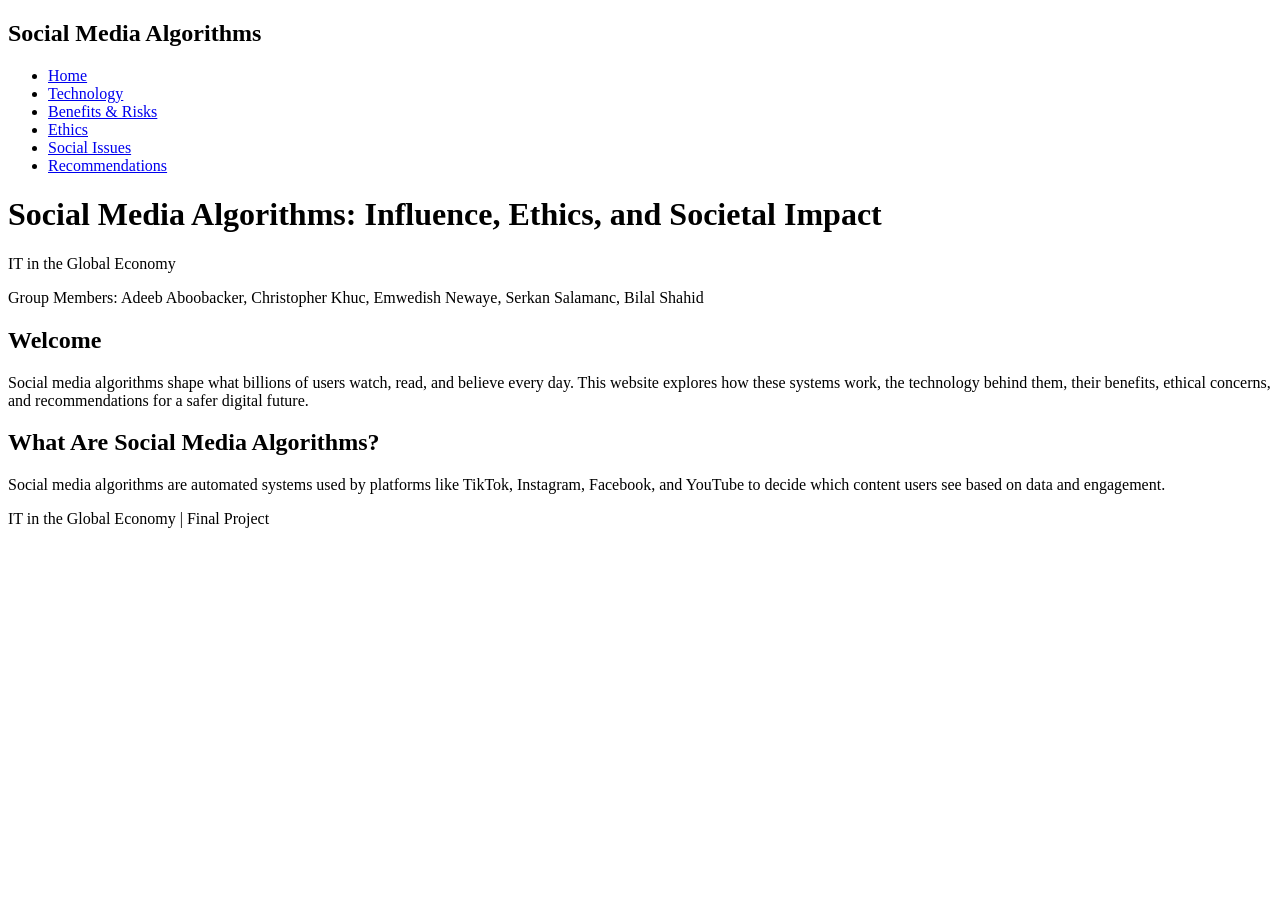
==== index.html @ befc3568 "Create index.html" ====
<!DOCTYPE html>
<html lang="en">
<head>
    <meta charset="UTF-8">
    <meta name="viewport" content="width=device-width, initial-scale=1.0">
    <title>Social Media Algorithms | Home</title>
    <link rel="stylesheet" href="style.css">
</head>
<body>

<header>
    <nav>
        <h2>Social Media Algorithms</h2>
        <ul>
            <li><a href="index.html">Home</a></li>
            <li><a href="technology.html">Technology</a></li>
            <li><a href="benefits-risks.html">Benefits & Risks</a></li>
            <li><a href="ethics.html">Ethics</a></li>
            <li><a href="social-issues.html">Social Issues</a></li>
            <li><a href="recommendations.html">Recommendations</a></li>
        </ul>
    </nav>

    <div class="hero">
        <h1>Social Media Algorithms: Influence, Ethics, and Societal Impact</h1>
        <p>IT in the Global Economy</p>
        <p>Group Members: Adeeb Aboobacker, Christopher Khuc, Emwedish Newaye, Serkan Salamanc, Bilal Shahid</p>
    </div>
</header>

<main>
    <section class="section">
        <h2>Welcome</h2>
        <p>
            Social media algorithms shape what billions of users watch, read, and believe every day.
            This website explores how these systems work, the technology behind them, their benefits,
            ethical concerns, and recommendations for a safer digital future.
        </p>
    </section>

    <section class="section light">
        <h2>What Are Social Media Algorithms?</h2>
        <p>
            Social media algorithms are automated systems used by platforms like TikTok, Instagram,
            Facebook, and YouTube to decide which content users see based on data and engagement.
        </p>
    </section>
</main>

<footer>
    <p>IT in the Global Economy | Final Project</p>
</footer>

</body>
</html>
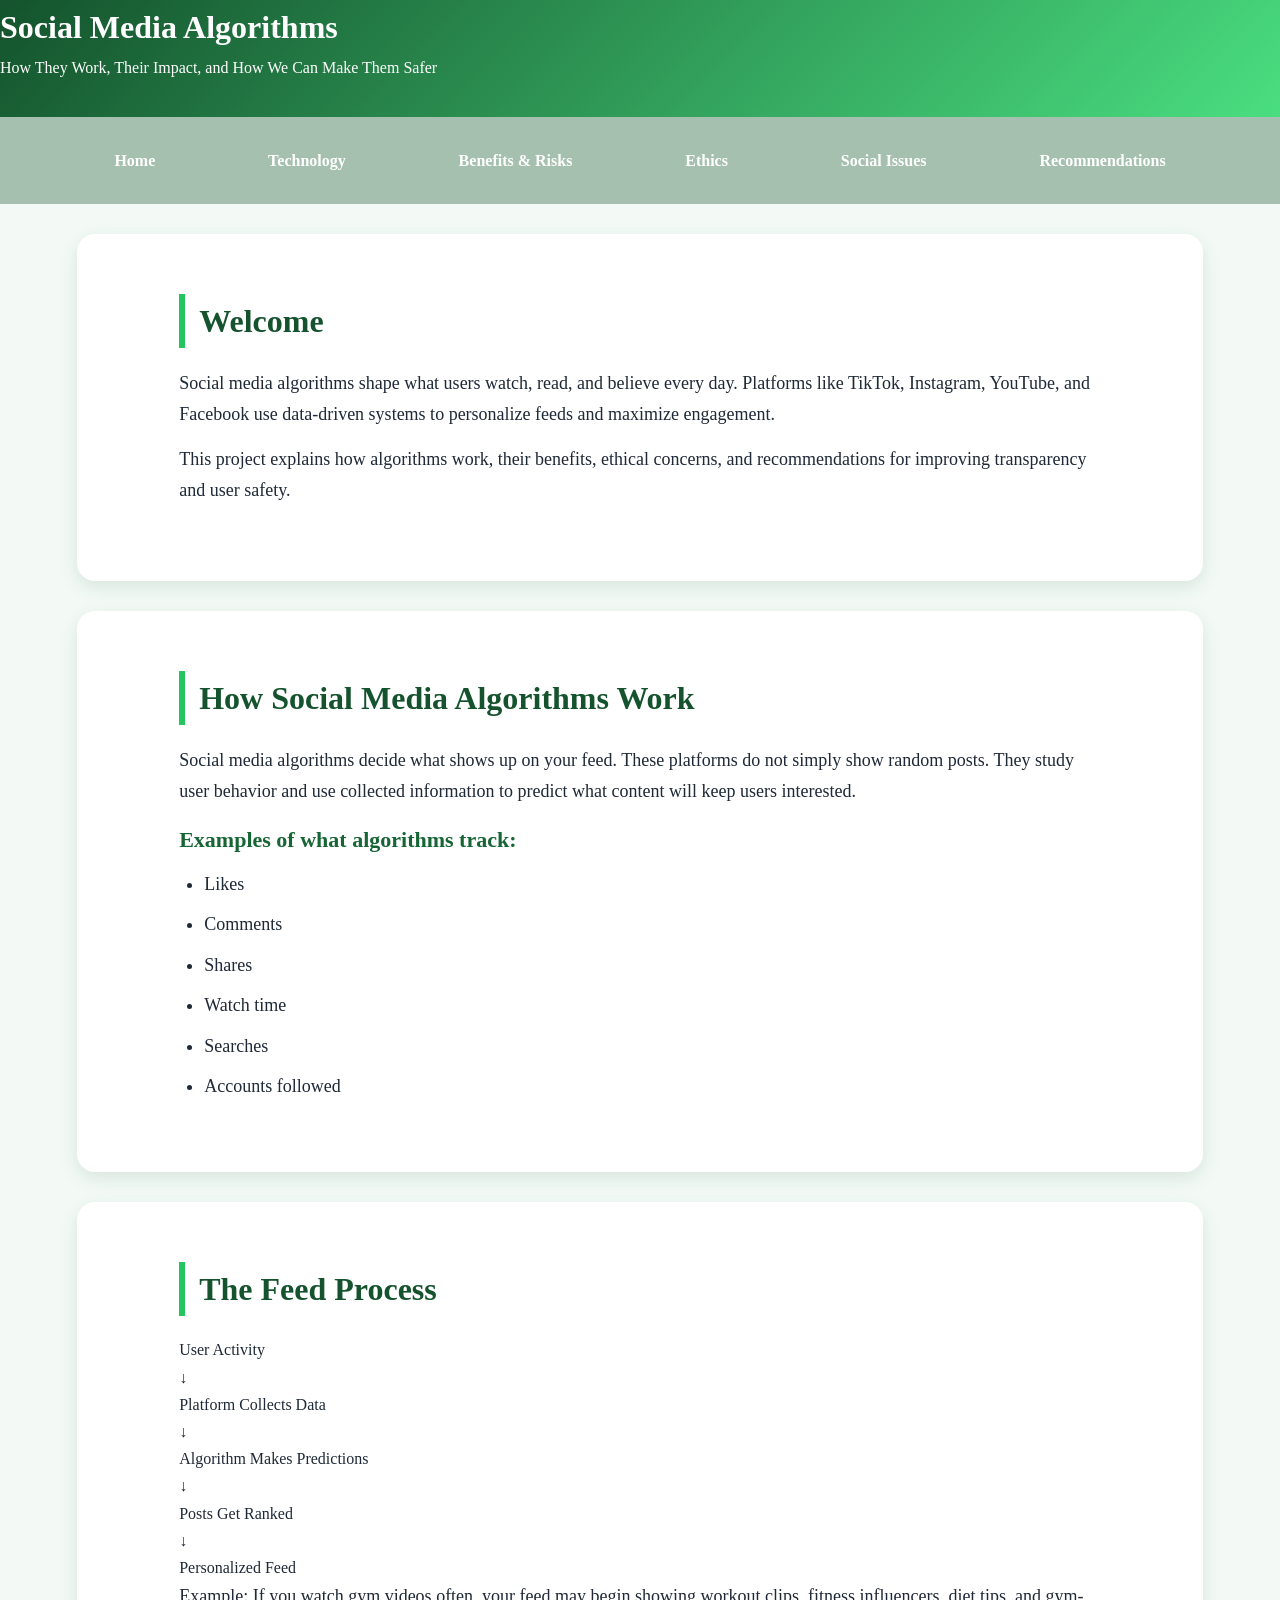
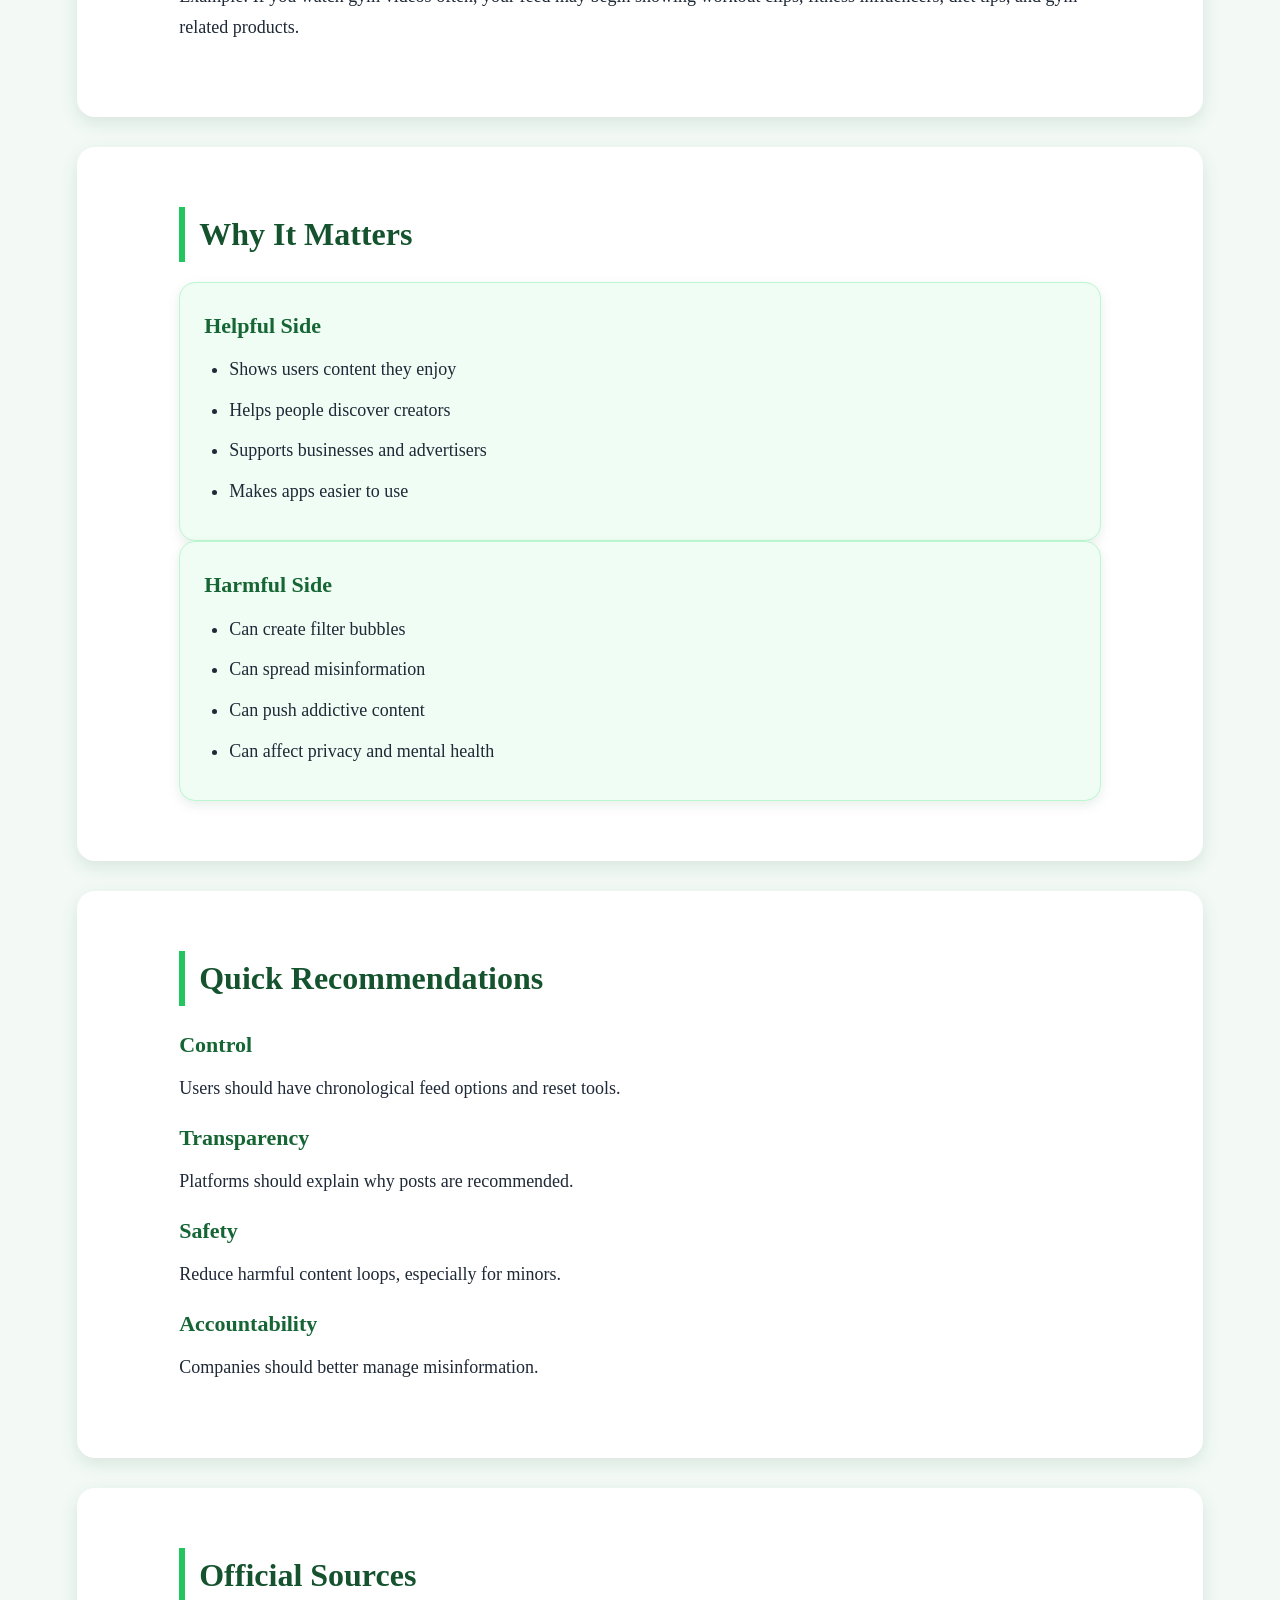
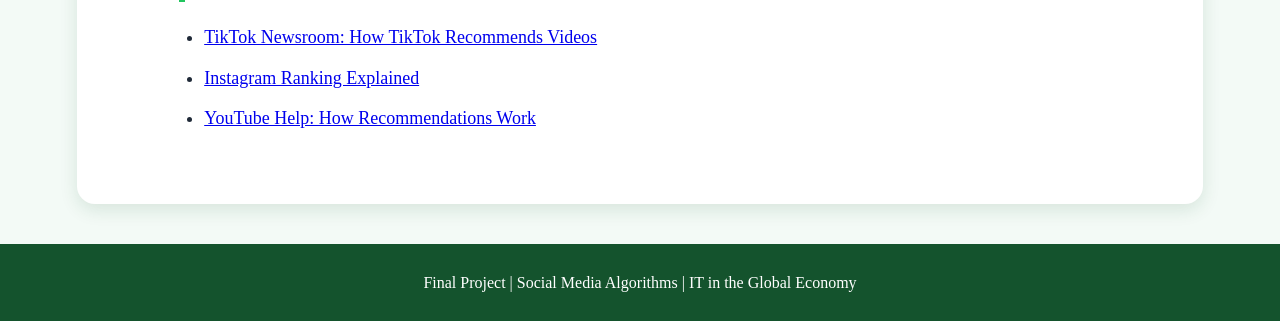
==== commit 732a5cef: "Update index.html" ====
--- a/index.html
+++ b/index.html
@@ -1,54 +1,171 @@
 <!DOCTYPE html>
 <html lang="en">
 <head>
-    <meta charset="UTF-8">
-    <meta name="viewport" content="width=device-width, initial-scale=1.0">
-    <title>Social Media Algorithms | Home</title>
-    <link rel="stylesheet" href="style.css">
+<meta charset="UTF-8">
+<meta name="viewport" content="width=device-width, initial-scale=1.0">
+<title>Social Media Algorithms</title>
+<link rel="stylesheet" href="style.css">
 </head>
+
 <body>
 
 <header>
-    <nav>
-        <h2>Social Media Algorithms</h2>
-        <ul>
-            <li><a href="index.html">Home</a></li>
-            <li><a href="technology.html">Technology</a></li>
-            <li><a href="benefits-risks.html">Benefits & Risks</a></li>
-            <li><a href="ethics.html">Ethics</a></li>
-            <li><a href="social-issues.html">Social Issues</a></li>
-            <li><a href="recommendations.html">Recommendations</a></li>
-        </ul>
-    </nav>
-
-    <div class="hero">
-        <h1>Social Media Algorithms: Influence, Ethics, and Societal Impact</h1>
-        <p>IT in the Global Economy</p>
-        <p>Group Members: Adeeb Aboobacker, Christopher Khuc, Emwedish Newaye, Serkan Salamanc, Bilal Shahid</p>
-    </div>
+    <h1>Social Media Algorithms</h1>
+    <p>How They Work, Their Impact, and How We Can Make Them Safer</p>
 </header>
 
+<nav>
+    <a href="index.html">Home</a>
+    <a href="technology.html">Technology</a>
+    <a href="benefits-risks.html">Benefits & Risks</a>
+    <a href="ethics.html">Ethics</a>
+    <a href="social-issues.html">Social Issues</a>
+    <a href="recommendations.html">Recommendations</a>
+</nav>
+
 <main>
-    <section class="section">
-        <h2>Welcome</h2>
-        <p>
-            Social media algorithms shape what billions of users watch, read, and believe every day.
-            This website explores how these systems work, the technology behind them, their benefits,
-            ethical concerns, and recommendations for a safer digital future.
-        </p>
-    </section>
 
-    <section class="section light">
-        <h2>What Are Social Media Algorithms?</h2>
-        <p>
-            Social media algorithms are automated systems used by platforms like TikTok, Instagram,
-            Facebook, and YouTube to decide which content users see based on data and engagement.
-        </p>
-    </section>
+<section class="section">
+    <h2>Welcome</h2>
+
+    <p>
+        Social media algorithms shape what users watch, read, and believe every day.
+        Platforms like TikTok, Instagram, YouTube, and Facebook use data-driven systems
+        to personalize feeds and maximize engagement.
+    </p>
+
+    <p>
+        This project explains how algorithms work, their benefits, ethical concerns,
+        and recommendations for improving transparency and user safety.
+    </p>
+</section>
+
+<section class="section">
+    <h2>How Social Media Algorithms Work</h2>
+
+    <p>
+        Social media algorithms decide what shows up on your feed. These platforms
+        do not simply show random posts. They study user behavior and use collected
+        information to predict what content will keep users interested.
+    </p>
+
+    <div class="info-box">
+        <h3>Examples of what algorithms track:</h3>
+        <ul>
+            <li>Likes</li>
+            <li>Comments</li>
+            <li>Shares</li>
+            <li>Watch time</li>
+            <li>Searches</li>
+            <li>Accounts followed</li>
+        </ul>
+    </div>
+</section>
+
+<section class="section dark-section">
+    <h2>The Feed Process</h2>
+
+    <div class="process">
+        <div class="step">User Activity</div>
+        <div class="arrow">↓</div>
+        <div class="step">Platform Collects Data</div>
+        <div class="arrow">↓</div>
+        <div class="step">Algorithm Makes Predictions</div>
+        <div class="arrow">↓</div>
+        <div class="step">Posts Get Ranked</div>
+        <div class="arrow">↓</div>
+        <div class="step">Personalized Feed</div>
+    </div>
+
+    <p class="example">
+        Example: If you watch gym videos often, your feed may begin showing
+        workout clips, fitness influencers, diet tips, and gym-related products.
+    </p>
+</section>
+
+<section class="section">
+    <h2>Why It Matters</h2>
+
+    <div class="two-column">
+
+        <div class="card">
+            <h3>Helpful Side</h3>
+            <ul>
+                <li>Shows users content they enjoy</li>
+                <li>Helps people discover creators</li>
+                <li>Supports businesses and advertisers</li>
+                <li>Makes apps easier to use</li>
+            </ul>
+        </div>
+
+        <div class="card warning">
+            <h3>Harmful Side</h3>
+            <ul>
+                <li>Can create filter bubbles</li>
+                <li>Can spread misinformation</li>
+                <li>Can push addictive content</li>
+                <li>Can affect privacy and mental health</li>
+            </ul>
+        </div>
+
+    </div>
+</section>
+
+<section class="section">
+    <h2>Quick Recommendations</h2>
+
+    <div class="recommendation-grid">
+
+        <div class="recommendation">
+            <h3>Control</h3>
+            <p>Users should have chronological feed options and reset tools.</p>
+        </div>
+
+        <div class="recommendation">
+            <h3>Transparency</h3>
+            <p>Platforms should explain why posts are recommended.</p>
+        </div>
+
+        <div class="recommendation">
+            <h3>Safety</h3>
+            <p>Reduce harmful content loops, especially for minors.</p>
+        </div>
+
+        <div class="recommendation">
+            <h3>Accountability</h3>
+            <p>Companies should better manage misinformation.</p>
+        </div>
+
+    </div>
+</section>
+
+<section class="section sources">
+    <h2>Official Sources</h2>
+    <ul>
+        <li>
+            <a href="https://newsroom.tiktok.com/en-us/how-tiktok-recommends-videos-for-you" target="_blank">
+                TikTok Newsroom: How TikTok Recommends Videos
+            </a>
+        </li>
+
+        <li>
+            <a href="https://about.instagram.com/blog/announcements/instagram-ranking-explained" target="_blank">
+                Instagram Ranking Explained
+            </a>
+        </li>
+
+        <li>
+            <a href="https://support.google.com/youtube/answer/16089387?hl=en" target="_blank">
+                YouTube Help: How Recommendations Work
+            </a>
+        </li>
+    </ul>
+</section>
+
 </main>
 
 <footer>
-    <p>IT in the Global Economy | Final Project</p>
+    <p>Final Project | Social Media Algorithms | IT in the Global Economy</p>
 </footer>
 
 </body>
--- a/style.css
+++ b/style.css
@@ -0,0 +1,160 @@
+* {
+    margin: 0;
+    padding: 0;
+    box-sizing: border-box;
+}
+
+body {
+    font-family: "Times New Roman", serif;
+    background-color: #f3faf6;
+    color: #1f2937;
+    line-height: 1.7;
+}
+
+header {
+    background: linear-gradient(135deg, #14532d, #4ade80);
+    color: white;
+    padding-bottom: 35px;
+}
+
+nav {
+    display: flex;
+    justify-content: space-between;
+    align-items: center;
+    padding: 22px 8%;
+    flex-wrap: wrap;
+    background-color: rgba(20, 83, 45, 0.35);
+}
+
+nav h2 {
+    font-size: 24px;
+    letter-spacing: 0.5px;
+}
+
+nav ul {
+    display: flex;
+    list-style: none;
+    gap: 18px;
+    flex-wrap: wrap;
+}
+
+nav a {
+    color: white;
+    text-decoration: none;
+    font-weight: bold;
+    padding: 8px 12px;
+    border-radius: 8px;
+    transition: 0.3s;
+}
+
+nav a:hover {
+    background-color: #dcfce7;
+    color: #14532d;
+}
+
+.hero {
+    text-align: center;
+    padding: 70px 8%;
+}
+
+.hero h1 {
+    font-size: 44px;
+    max-width: 950px;
+    margin: 0 auto 18px;
+}
+
+.hero p {
+    font-size: 19px;
+    max-width: 850px;
+    margin: 10px auto;
+}
+
+.section {
+    padding: 60px 8%;
+    background: white;
+    margin: 30px auto;
+    width: 88%;
+    border-radius: 18px;
+    box-shadow: 0 6px 18px rgba(20, 83, 45, 0.12);
+}
+
+.light {
+    background: #dcfce7;
+}
+
+.section h2 {
+    color: #14532d;
+    font-size: 32px;
+    margin-bottom: 20px;
+    border-left: 6px solid #22c55e;
+    padding-left: 14px;
+}
+
+.section h3 {
+    color: #166534;
+    margin-bottom: 10px;
+    font-size: 22px;
+}
+
+.section p {
+    font-size: 18px;
+    margin-bottom: 15px;
+}
+
+.cards {
+    display: grid;
+    grid-template-columns: repeat(auto-fit, minmax(230px, 1fr));
+    gap: 22px;
+    margin-top: 25px;
+}
+
+.card {
+    background: #f0fdf4;
+    padding: 24px;
+    border-radius: 16px;
+    border: 1px solid #bbf7d0;
+    box-shadow: 0 4px 12px rgba(22, 101, 52, 0.1);
+    transition: 0.3s;
+}
+
+.card:hover {
+    transform: translateY(-5px);
+    box-shadow: 0 8px 18px rgba(22, 101, 52, 0.18);
+}
+
+ul, ol {
+    padding-left: 25px;
+    font-size: 18px;
+}
+
+li {
+    margin-bottom: 10px;
+}
+
+footer {
+    background: #14532d;
+    color: white;
+    text-align: center;
+    padding: 25px;
+    margin-top: 40px;
+}
+
+@media (max-width: 768px) {
+    nav {
+        flex-direction: column;
+        gap: 15px;
+    }
+
+    nav ul {
+        justify-content: center;
+    }
+
+    .hero h1 {
+        font-size: 34px;
+    }
+
+    .section {
+        width: 92%;
+        padding: 40px 6%;
+    }
+}
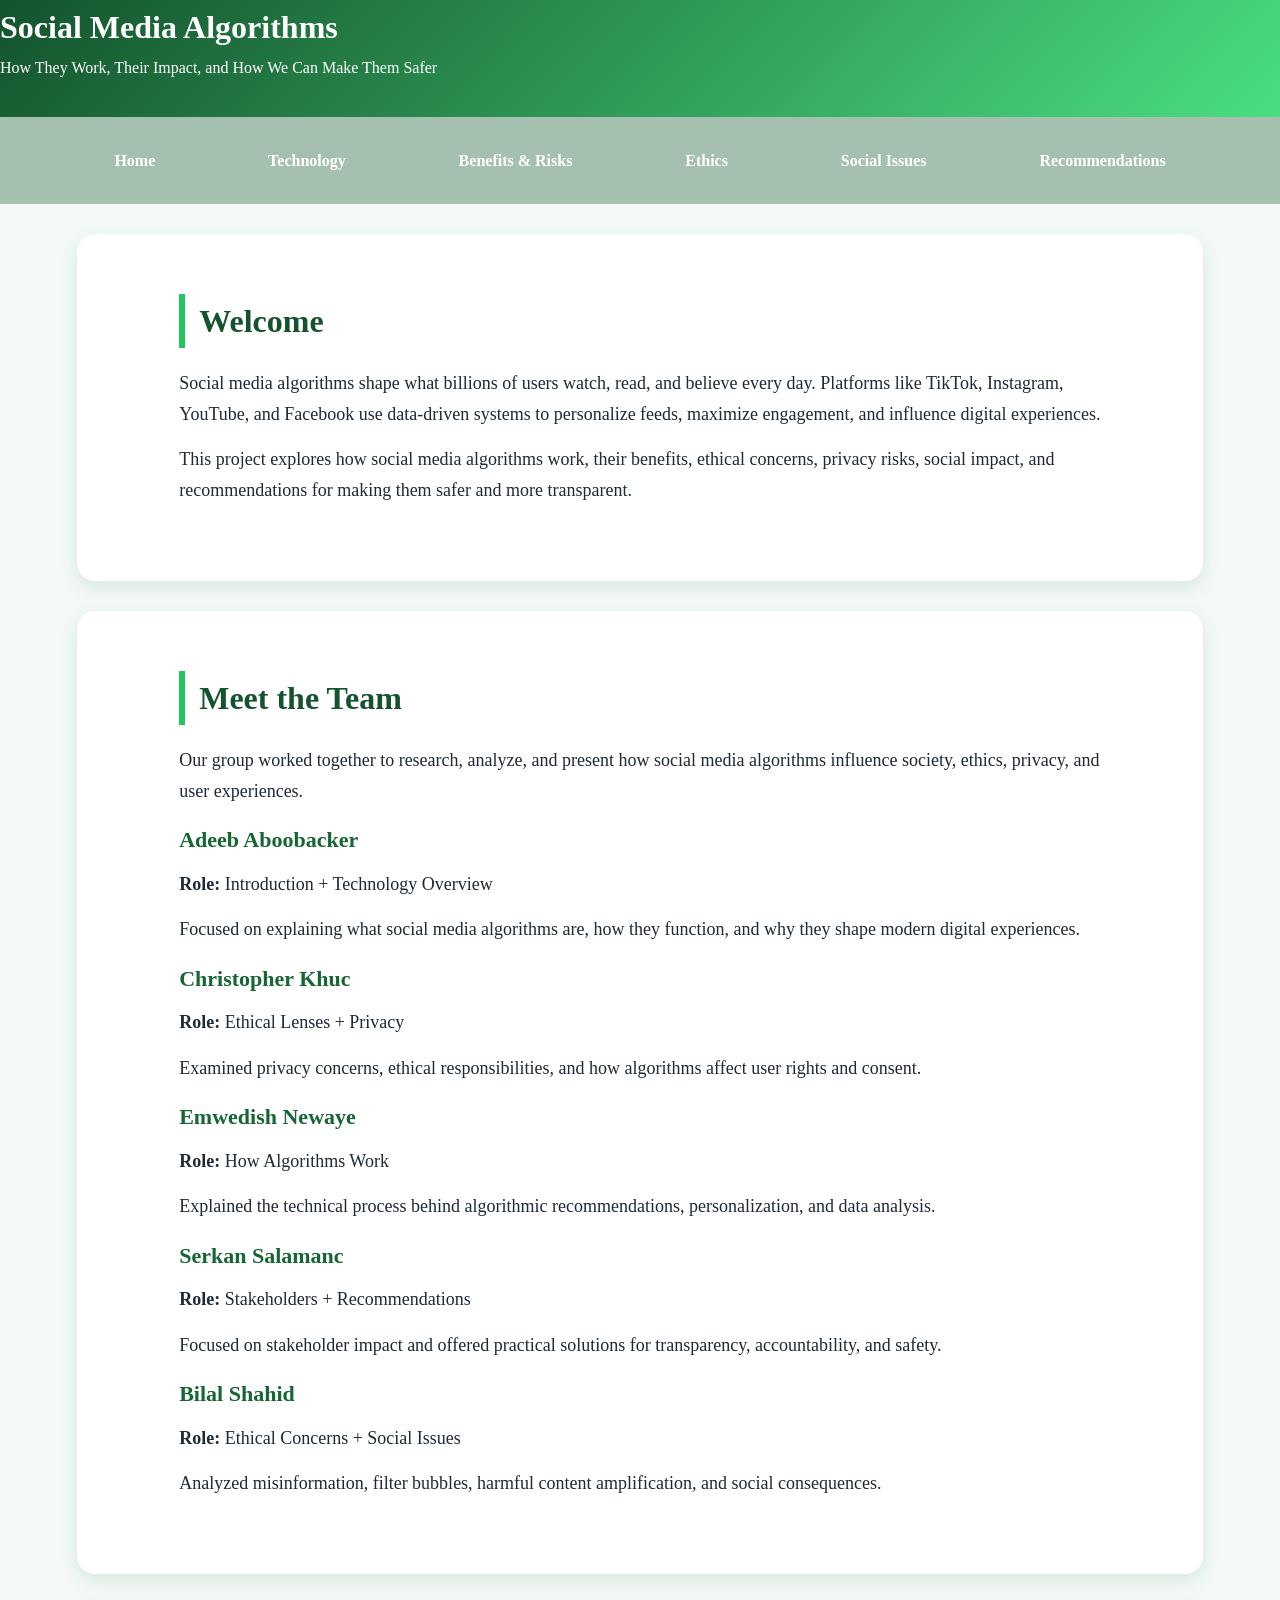
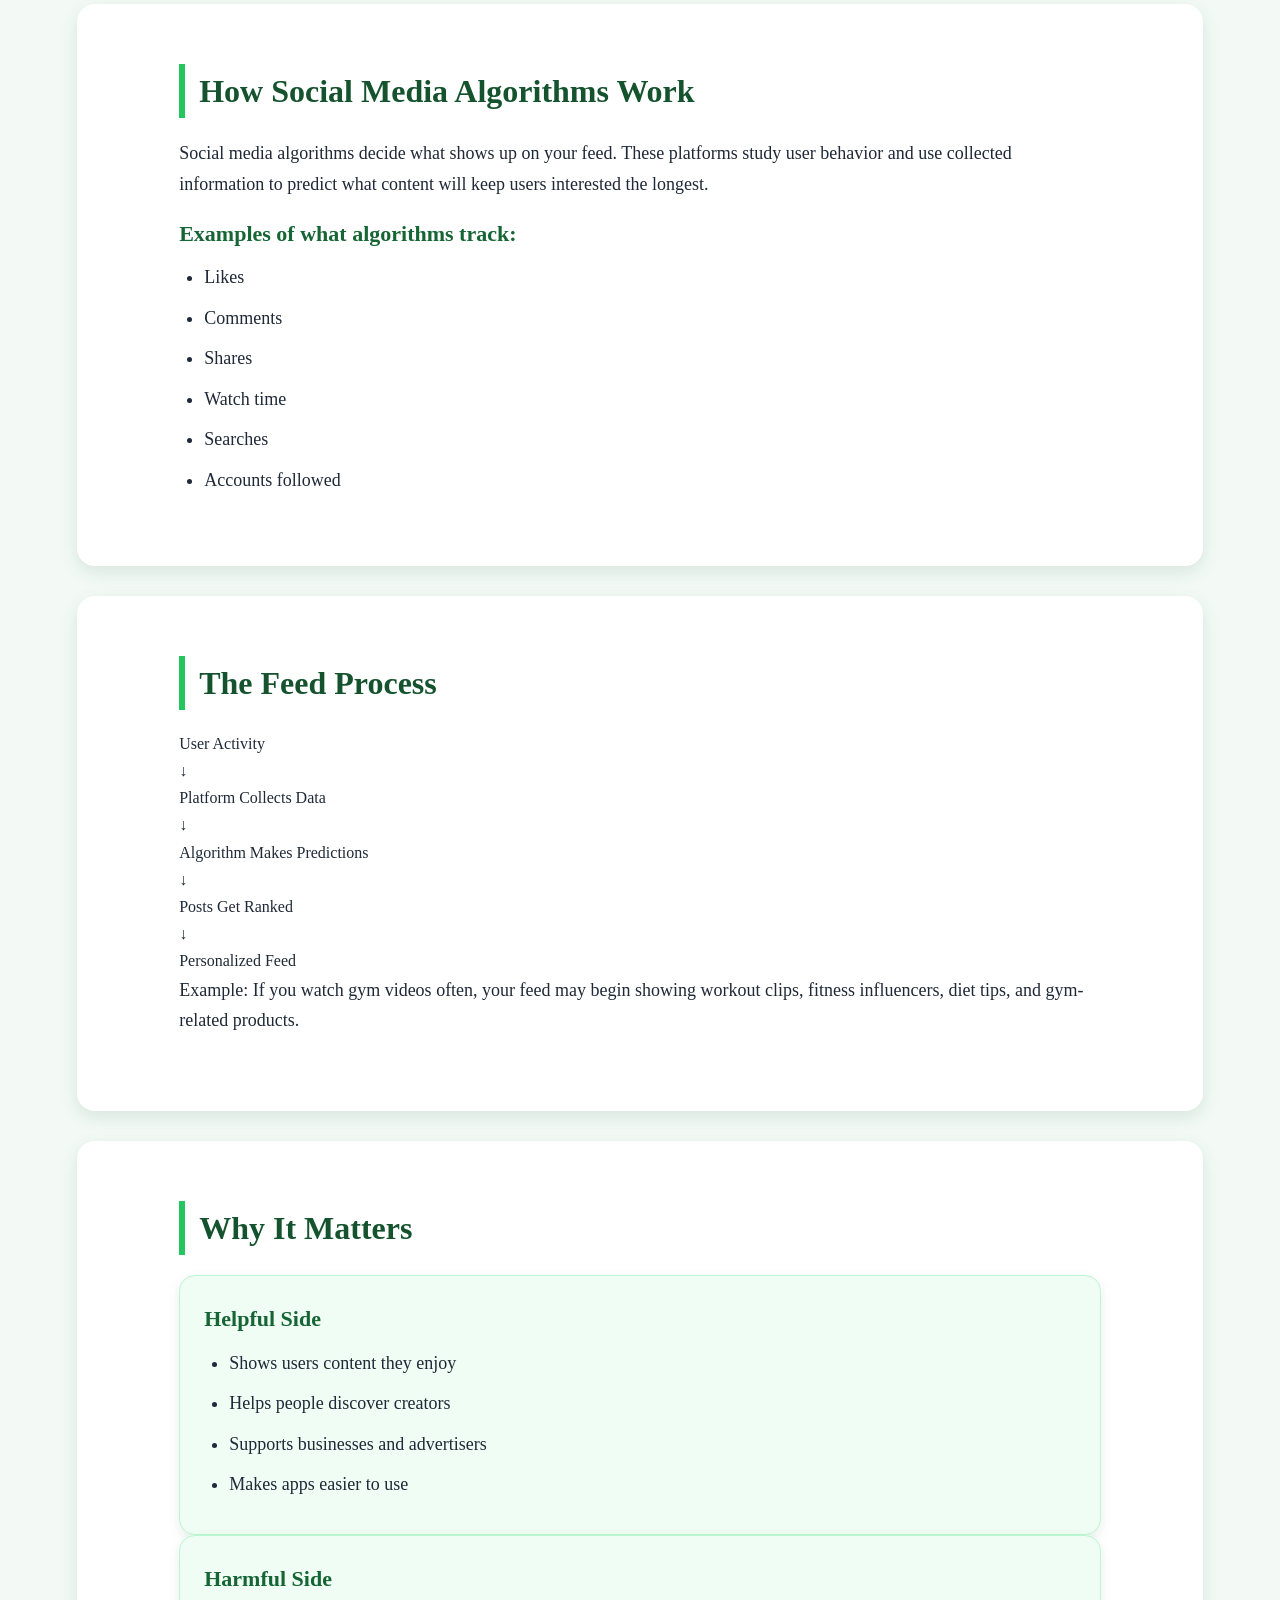
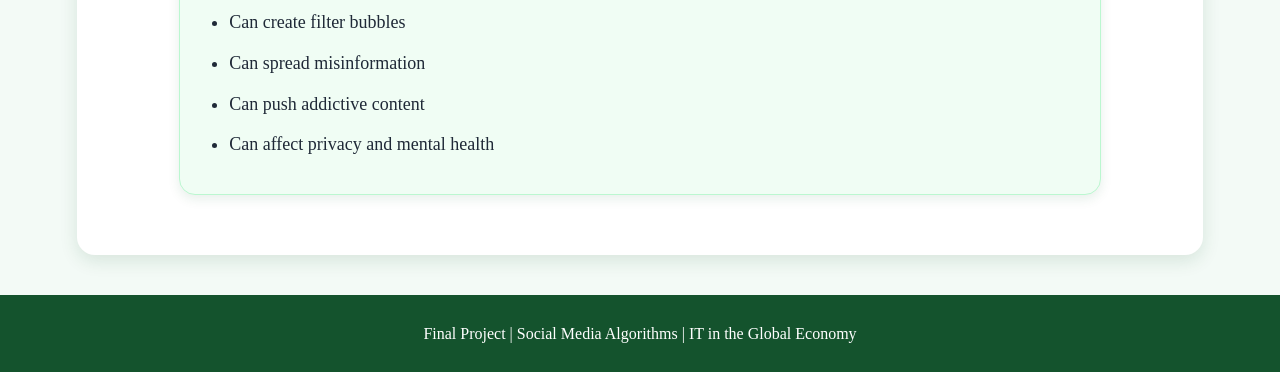
==== commit 6d817268: "Update index.html" ====
--- a/index.html
+++ b/index.html
@@ -1,10 +1,10 @@
 <!DOCTYPE html>
 <html lang="en">
 <head>
-<meta charset="UTF-8">
-<meta name="viewport" content="width=device-width, initial-scale=1.0">
-<title>Social Media Algorithms</title>
-<link rel="stylesheet" href="style.css">
+    <meta charset="UTF-8">
+    <meta name="viewport" content="width=device-width, initial-scale=1.0">
+    <title>Social Media Algorithms</title>
+    <link rel="stylesheet" href="style.css">
 </head>
 
 <body>
@@ -29,15 +29,74 @@
     <h2>Welcome</h2>
 
     <p>
-        Social media algorithms shape what users watch, read, and believe every day.
+        Social media algorithms shape what billions of users watch, read, and believe every day.
         Platforms like TikTok, Instagram, YouTube, and Facebook use data-driven systems
-        to personalize feeds and maximize engagement.
+        to personalize feeds, maximize engagement, and influence digital experiences.
     </p>
 
     <p>
-        This project explains how algorithms work, their benefits, ethical concerns,
-        and recommendations for improving transparency and user safety.
+        This project explores how social media algorithms work, their benefits,
+        ethical concerns, privacy risks, social impact, and recommendations
+        for making them safer and more transparent.
     </p>
+</section>
+
+<section class="section">
+    <h2>Meet the Team</h2>
+
+    <p>
+        Our group worked together to research, analyze, and present how social media
+        algorithms influence society, ethics, privacy, and user experiences.
+    </p>
+
+    <div class="team-grid">
+
+        <div class="team-card">
+            <h3>Adeeb Aboobacker</h3>
+            <p><strong>Role:</strong> Introduction + Technology Overview</p>
+            <p>
+                Focused on explaining what social media algorithms are,
+                how they function, and why they shape modern digital experiences.
+            </p>
+        </div>
+
+        <div class="team-card">
+            <h3>Christopher Khuc</h3>
+            <p><strong>Role:</strong> Ethical Lenses + Privacy</p>
+            <p>
+                Examined privacy concerns, ethical responsibilities,
+                and how algorithms affect user rights and consent.
+            </p>
+        </div>
+
+        <div class="team-card">
+            <h3>Emwedish Newaye</h3>
+            <p><strong>Role:</strong> How Algorithms Work</p>
+            <p>
+                Explained the technical process behind algorithmic
+                recommendations, personalization, and data analysis.
+            </p>
+        </div>
+
+        <div class="team-card">
+            <h3>Serkan Salamanc</h3>
+            <p><strong>Role:</strong> Stakeholders + Recommendations</p>
+            <p>
+                Focused on stakeholder impact and offered practical
+                solutions for transparency, accountability, and safety.
+            </p>
+        </div>
+
+        <div class="team-card">
+            <h3>Bilal Shahid</h3>
+            <p><strong>Role:</strong> Ethical Concerns + Social Issues</p>
+            <p>
+                Analyzed misinformation, filter bubbles,
+                harmful content amplification, and social consequences.
+            </p>
+        </div>
+
+    </div>
 </section>
 
 <section class="section">
@@ -45,8 +104,8 @@
 
     <p>
         Social media algorithms decide what shows up on your feed. These platforms
-        do not simply show random posts. They study user behavior and use collected
-        information to predict what content will keep users interested.
+        study user behavior and use collected information to predict what content
+        will keep users interested the longest.
     </p>
 
     <div class="info-box">
@@ -111,59 +170,6 @@
     </div>
 </section>
 
-<section class="section">
-    <h2>Quick Recommendations</h2>
-
-    <div class="recommendation-grid">
-
-        <div class="recommendation">
-            <h3>Control</h3>
-            <p>Users should have chronological feed options and reset tools.</p>
-        </div>
-
-        <div class="recommendation">
-            <h3>Transparency</h3>
-            <p>Platforms should explain why posts are recommended.</p>
-        </div>
-
-        <div class="recommendation">
-            <h3>Safety</h3>
-            <p>Reduce harmful content loops, especially for minors.</p>
-        </div>
-
-        <div class="recommendation">
-            <h3>Accountability</h3>
-            <p>Companies should better manage misinformation.</p>
-        </div>
-
-    </div>
-</section>
-
-<section class="section sources">
-    <h2>Official Sources</h2>
-    <ul>
-        <li>
-            <a href="https://newsroom.tiktok.com/en-us/how-tiktok-recommends-videos-for-you" target="_blank">
-                TikTok Newsroom: How TikTok Recommends Videos
-            </a>
-        </li>
-
-        <li>
-            <a href="https://about.instagram.com/blog/announcements/instagram-ranking-explained" target="_blank">
-                Instagram Ranking Explained
-            </a>
-        </li>
-
-        <li>
-            <a href="https://support.google.com/youtube/answer/16089387?hl=en" target="_blank">
-                YouTube Help: How Recommendations Work
-            </a>
-        </li>
-    </ul>
-</section>
-
-</main>
-
 <footer>
     <p>Final Project | Social Media Algorithms | IT in the Global Economy</p>
 </footer>
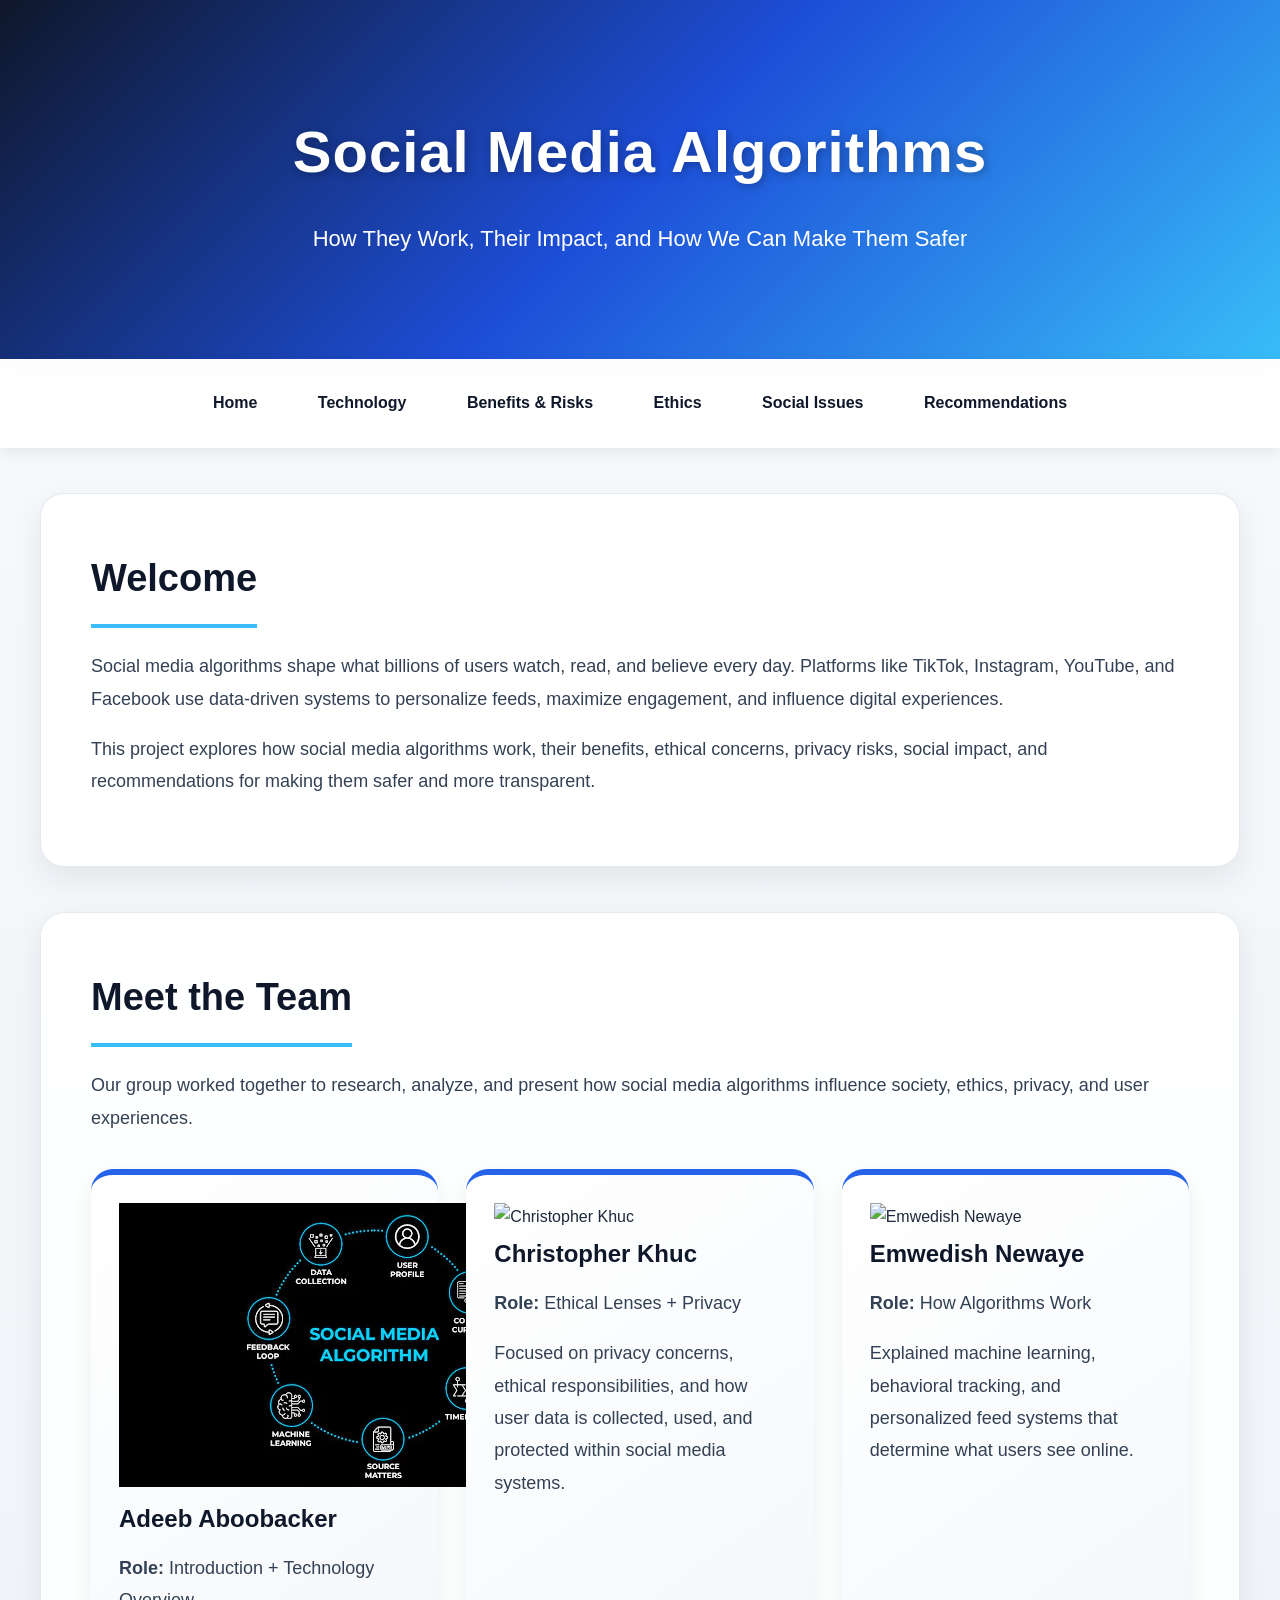
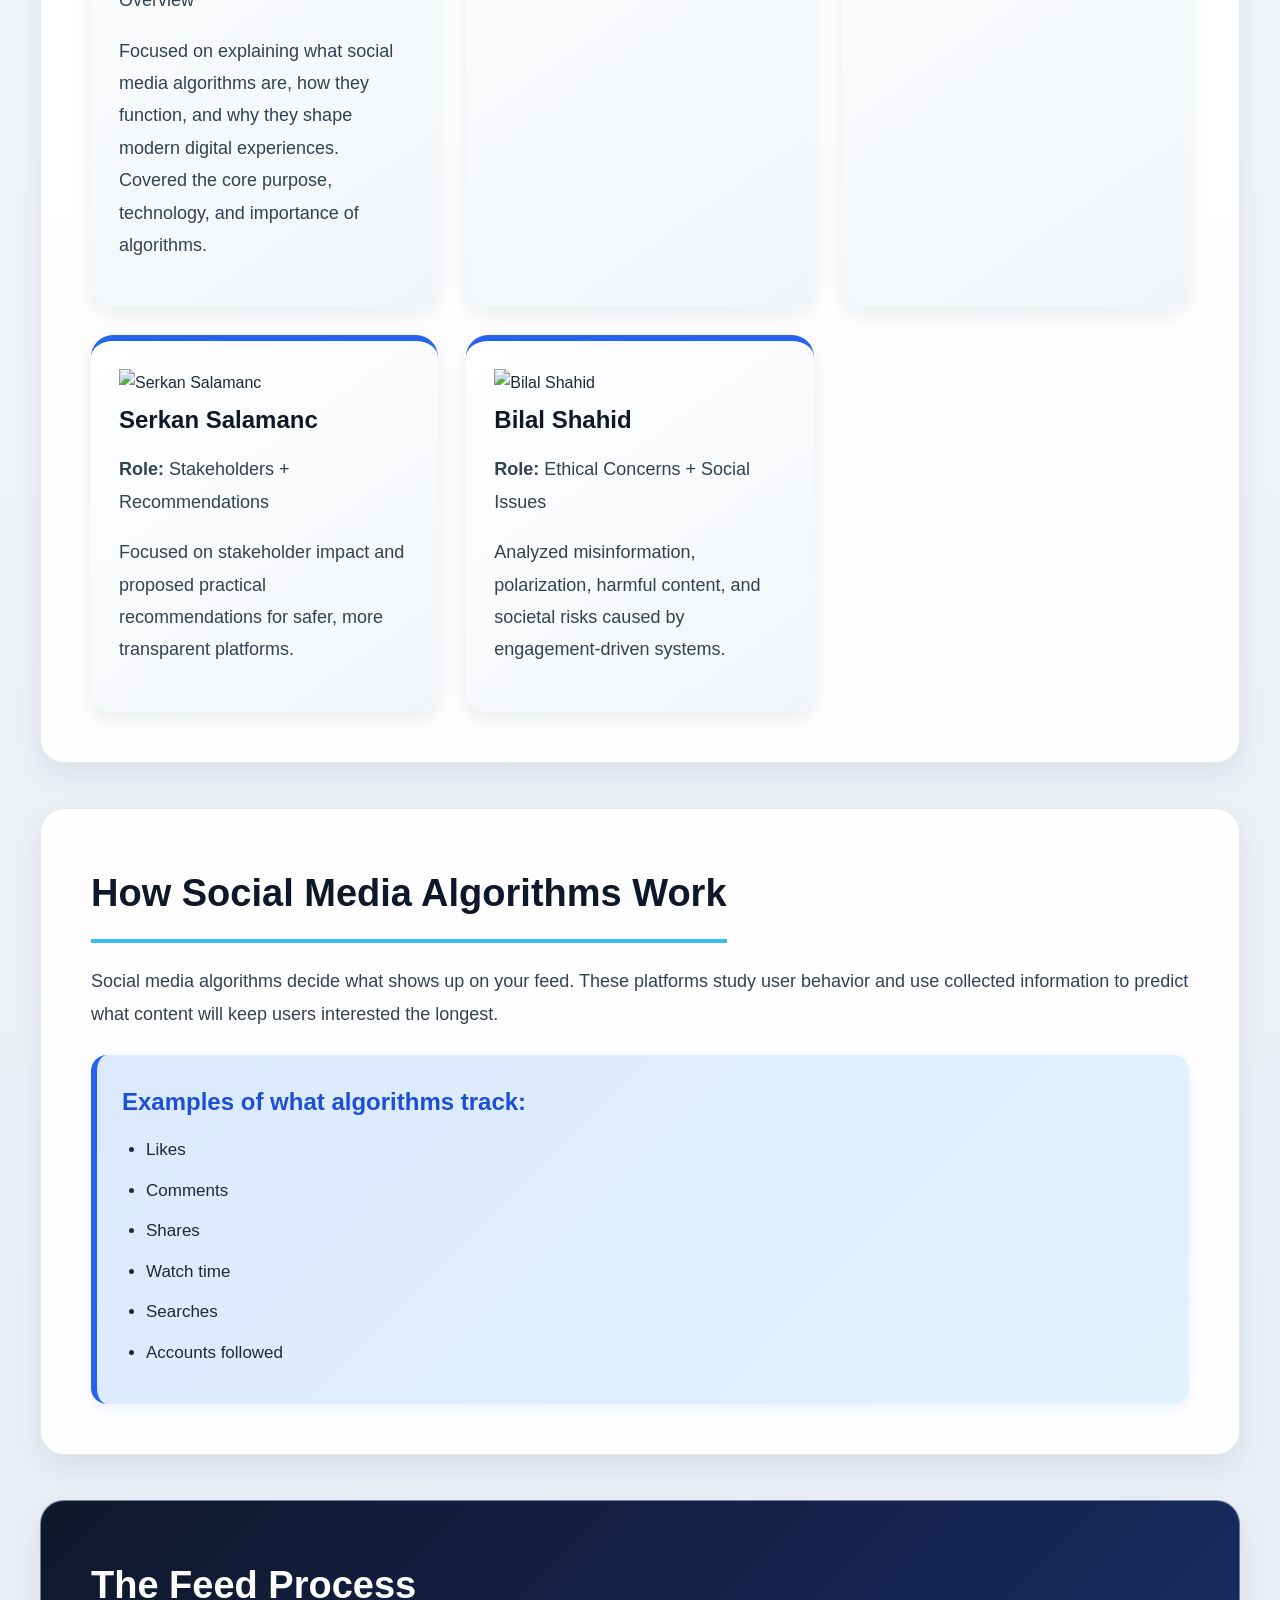
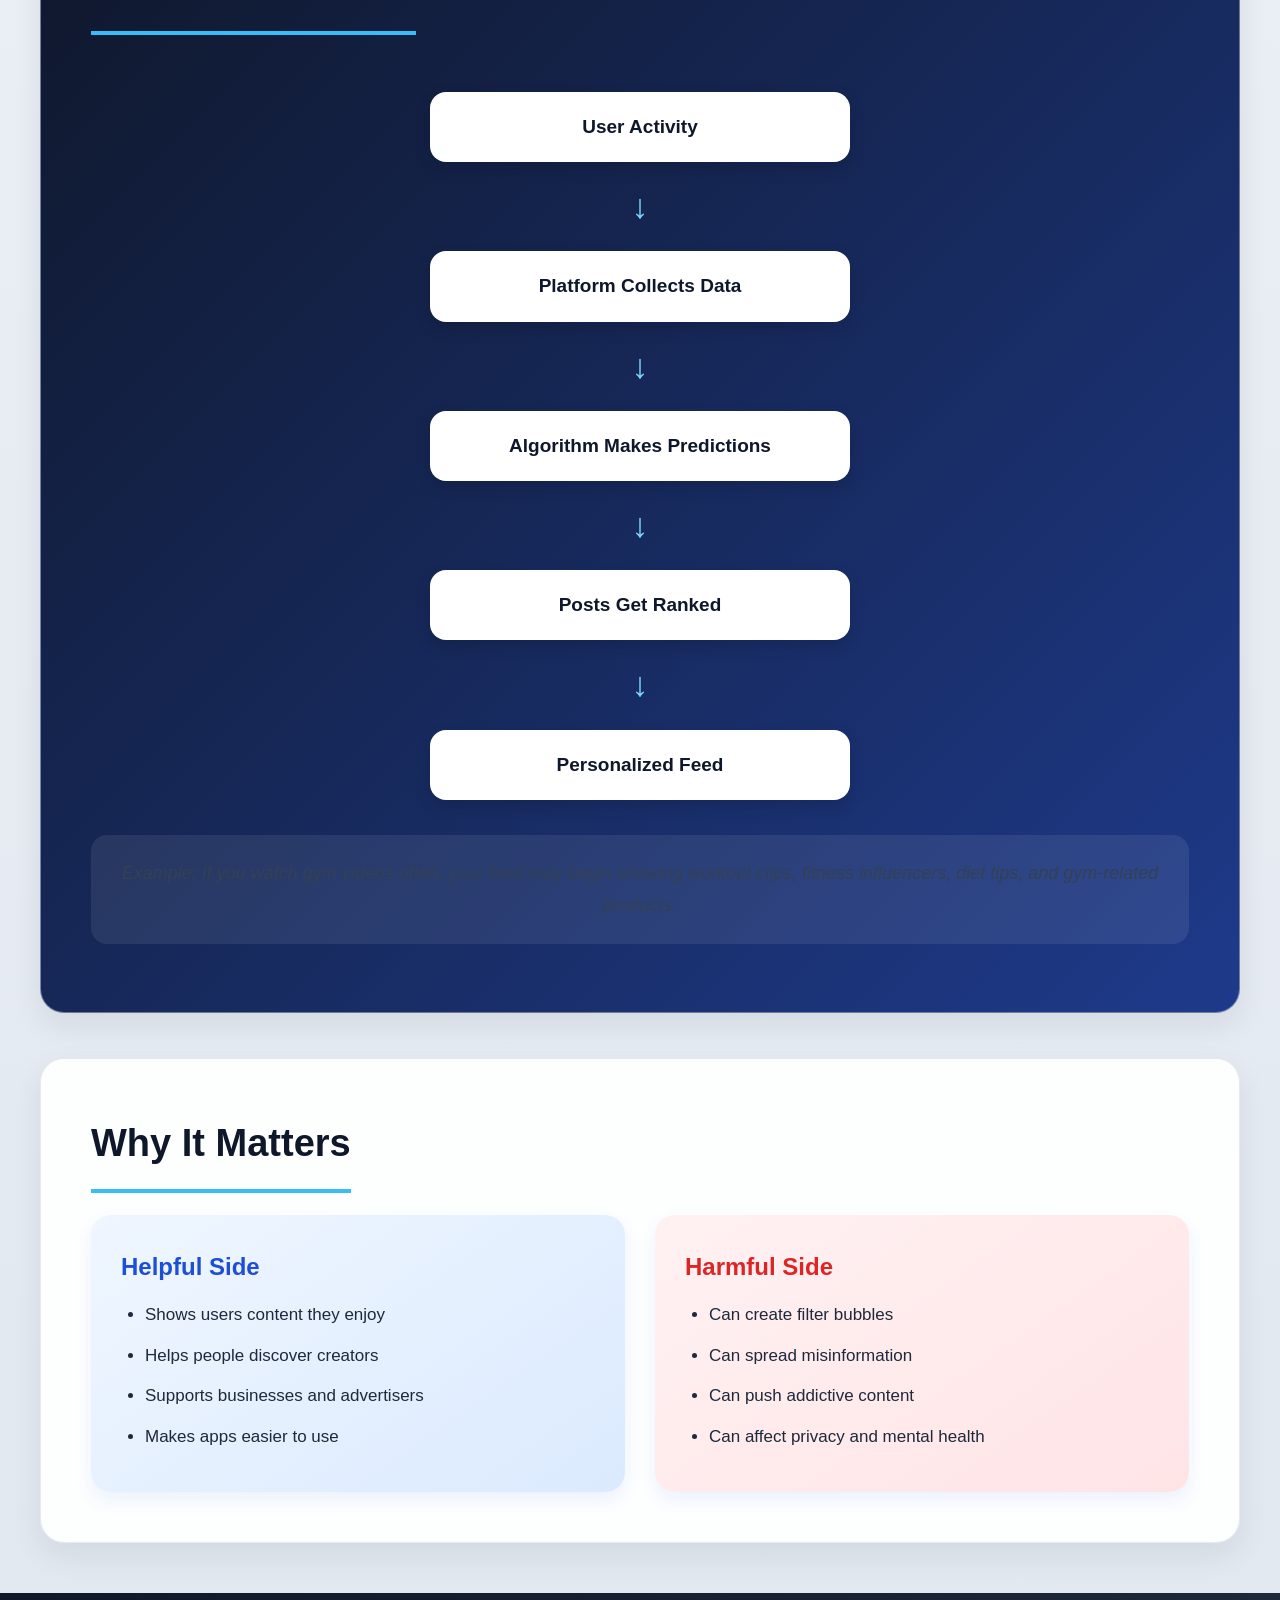
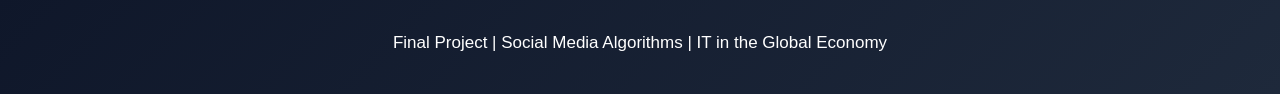
==== commit e8124cf0: "Update index.html" ====
--- a/index.html
+++ b/index.html
@@ -52,47 +52,57 @@
     <div class="team-grid">
 
         <div class="team-card">
+            <img src="pic1.jpg.webp" alt="Adeeb Aboobacker">
             <h3>Adeeb Aboobacker</h3>
             <p><strong>Role:</strong> Introduction + Technology Overview</p>
             <p>
                 Focused on explaining what social media algorithms are,
                 how they function, and why they shape modern digital experiences.
+                Covered the core purpose, technology, and importance of algorithms.
             </p>
         </div>
 
         <div class="team-card">
+            <img src="pic2.jpg.webp" alt="Christopher Khuc">
             <h3>Christopher Khuc</h3>
             <p><strong>Role:</strong> Ethical Lenses + Privacy</p>
             <p>
-                Examined privacy concerns, ethical responsibilities,
-                and how algorithms affect user rights and consent.
+                Focused on privacy concerns, ethical responsibilities,
+                and how user data is collected, used, and protected
+                within social media systems.
             </p>
         </div>
 
         <div class="team-card">
+            <img src="pic3.jpg.webp" alt="Emwedish Newaye">
             <h3>Emwedish Newaye</h3>
             <p><strong>Role:</strong> How Algorithms Work</p>
             <p>
-                Explained the technical process behind algorithmic
-                recommendations, personalization, and data analysis.
+                Explained machine learning, behavioral tracking,
+                and personalized feed systems that determine
+                what users see online.
             </p>
         </div>
 
         <div class="team-card">
+            <img src="pic4.jpg.webp" alt="Serkan Salamanc">
             <h3>Serkan Salamanc</h3>
             <p><strong>Role:</strong> Stakeholders + Recommendations</p>
             <p>
-                Focused on stakeholder impact and offered practical
-                solutions for transparency, accountability, and safety.
+                Focused on stakeholder impact and proposed
+                practical recommendations for safer,
+                more transparent platforms.
             </p>
         </div>
 
         <div class="team-card">
+            <img src="pic5.jpg.webp" alt="Bilal Shahid">
             <h3>Bilal Shahid</h3>
             <p><strong>Role:</strong> Ethical Concerns + Social Issues</p>
             <p>
-                Analyzed misinformation, filter bubbles,
-                harmful content amplification, and social consequences.
+                Analyzed misinformation, polarization,
+                harmful content, and societal risks
+                caused by engagement-driven systems.
             </p>
         </div>
 
--- a/style.css
+++ b/style.css
@@ -5,156 +5,287 @@
 }
 
 body {
-    font-family: "Times New Roman", serif;
-    background-color: #f3faf6;
-    color: #1f2937;
-    line-height: 1.7;
-}
-
+    font-family: "Poppins", "Segoe UI", Arial, sans-serif;
+    background: linear-gradient(to bottom, #f8fafc, #e2e8f0);
+    color: #1e293b;
+    line-height: 1.8;
+}
+
+/* HEADER */
 header {
-    background: linear-gradient(135deg, #14532d, #4ade80);
-    color: white;
-    padding-bottom: 35px;
-}
-
+    background: linear-gradient(135deg, #0f172a, #1d4ed8, #38bdf8);
+    color: white;
+    text-align: center;
+    padding: 100px 20px;
+    box-shadow: 0 8px 24px rgba(15, 23, 42, 0.35);
+}
+
+header h1 {
+    font-size: 58px;
+    font-weight: 700;
+    letter-spacing: 1px;
+    margin-bottom: 15px;
+    text-shadow: 2px 2px 10px rgba(0, 0, 0, 0.3);
+}
+
+header p {
+    font-size: 22px;
+    font-weight: 300;
+    max-width: 850px;
+    margin: auto;
+}
+
+/* NAVIGATION */
 nav {
-    display: flex;
-    justify-content: space-between;
-    align-items: center;
-    padding: 22px 8%;
-    flex-wrap: wrap;
-    background-color: rgba(20, 83, 45, 0.35);
-}
-
-nav h2 {
+    background: rgba(255, 255, 255, 0.95);
+    backdrop-filter: blur(10px);
+    text-align: center;
+    padding: 18px;
+    position: sticky;
+    top: 0;
+    z-index: 1000;
+    box-shadow: 0 4px 14px rgba(0, 0, 0, 0.08);
+}
+
+nav a {
+    color: #0f172a;
+    text-decoration: none;
+    font-weight: 600;
+    margin: 0 10px;
+    padding: 12px 18px;
+    border-radius: 30px;
+    transition: all 0.3s ease;
+    display: inline-block;
+}
+
+nav a:hover {
+    background: linear-gradient(135deg, #2563eb, #38bdf8);
+    color: white;
+    transform: translateY(-2px);
+}
+
+/* MAIN SECTIONS */
+.section {
+    max-width: 1200px;
+    margin: 45px auto;
+    background: rgba(255, 255, 255, 0.92);
+    padding: 50px;
+    border-radius: 24px;
+    box-shadow: 0 12px 30px rgba(15, 23, 42, 0.08);
+    border: 1px solid rgba(203, 213, 225, 0.5);
+}
+
+.section h2 {
+    color: #0f172a;
+    font-size: 38px;
+    margin-bottom: 22px;
+    padding-bottom: 12px;
+    border-bottom: 4px solid #38bdf8;
+    display: inline-block;
+}
+
+.section h3 {
+    color: #1d4ed8;
     font-size: 24px;
-    letter-spacing: 0.5px;
-}
-
-nav ul {
-    display: flex;
-    list-style: none;
-    gap: 18px;
-    flex-wrap: wrap;
-}
-
-nav a {
-    color: white;
-    text-decoration: none;
-    font-weight: bold;
-    padding: 8px 12px;
-    border-radius: 8px;
-    transition: 0.3s;
-}
-
-nav a:hover {
-    background-color: #dcfce7;
-    color: #14532d;
-}
-
-.hero {
-    text-align: center;
-    padding: 70px 8%;
-}
-
-.hero h1 {
-    font-size: 44px;
-    max-width: 950px;
-    margin: 0 auto 18px;
-}
-
-.hero p {
-    font-size: 19px;
-    max-width: 850px;
-    margin: 10px auto;
-}
-
-.section {
-    padding: 60px 8%;
-    background: white;
-    margin: 30px auto;
-    width: 88%;
-    border-radius: 18px;
-    box-shadow: 0 6px 18px rgba(20, 83, 45, 0.12);
-}
-
-.light {
-    background: #dcfce7;
-}
-
-.section h2 {
-    color: #14532d;
-    font-size: 32px;
-    margin-bottom: 20px;
-    border-left: 6px solid #22c55e;
-    padding-left: 14px;
-}
-
-.section h3 {
-    color: #166534;
-    margin-bottom: 10px;
-    font-size: 22px;
+    margin-bottom: 12px;
 }
 
 .section p {
     font-size: 18px;
-    margin-bottom: 15px;
-}
-
-.cards {
+    margin-bottom: 18px;
+    color: #334155;
+}
+
+/* INFO BOX */
+.info-box {
+    background: linear-gradient(135deg, #dbeafe, #e0f2fe);
+    border-left: 6px solid #2563eb;
+    padding: 25px;
+    margin-top: 25px;
+    border-radius: 16px;
+    box-shadow: 0 4px 12px rgba(37, 99, 235, 0.08);
+}
+
+/* TEAM SECTION */
+.team-grid {
     display: grid;
-    grid-template-columns: repeat(auto-fit, minmax(230px, 1fr));
-    gap: 22px;
+    grid-template-columns: repeat(auto-fit, minmax(280px, 1fr));
+    gap: 28px;
+    margin-top: 35px;
+}
+
+.team-card {
+    background: linear-gradient(145deg, #ffffff, #f1f5f9);
+    padding: 28px;
+    border-radius: 22px;
+    border-top: 6px solid #2563eb;
+    box-shadow: 0 8px 22px rgba(15, 23, 42, 0.08);
+    transition: all 0.35s ease;
+}
+
+.team-card:hover {
+    transform: translateY(-8px);
+    box-shadow: 0 14px 28px rgba(37, 99, 235, 0.18);
+}
+
+.team-card h3 {
+    color: #0f172a;
+    font-size: 24px;
+}
+
+/* DARK SECTION */
+.dark-section {
+    background: linear-gradient(135deg, #0f172a, #1e3a8a);
+    color: white;
+}
+
+.dark-section h2 {
+    color: white;
+    border-bottom: 4px solid #38bdf8;
+}
+
+.process {
+    text-align: center;
+    margin: 35px 0;
+}
+
+.step {
+    background: white;
+    color: #0f172a;
+    padding: 18px;
+    margin: 14px auto;
+    max-width: 420px;
+    border-radius: 16px;
+    font-weight: 600;
+    font-size: 19px;
+    box-shadow: 0 6px 16px rgba(0, 0, 0, 0.15);
+}
+
+.arrow {
+    font-size: 34px;
+    color: #7dd3fc;
+    font-weight: bold;
+}
+
+.example {
+    background: rgba(255, 255, 255, 0.08);
+    padding: 22px;
+    border-radius: 16px;
+    text-align: center;
     margin-top: 25px;
+    font-style: italic;
+}
+
+/* BENEFITS / RISKS */
+.two-column {
+    display: flex;
+    gap: 30px;
+    flex-wrap: wrap;
 }
 
 .card {
-    background: #f0fdf4;
-    padding: 24px;
-    border-radius: 16px;
-    border: 1px solid #bbf7d0;
-    box-shadow: 0 4px 12px rgba(22, 101, 52, 0.1);
+    flex: 1;
+    min-width: 300px;
+    padding: 30px;
+    border-radius: 20px;
+    background: linear-gradient(145deg, #eff6ff, #dbeafe);
+    box-shadow: 0 8px 18px rgba(37, 99, 235, 0.08);
     transition: 0.3s;
 }
 
 .card:hover {
-    transform: translateY(-5px);
-    box-shadow: 0 8px 18px rgba(22, 101, 52, 0.18);
-}
-
-ul, ol {
-    padding-left: 25px;
-    font-size: 18px;
+    transform: scale(1.02);
+}
+
+.card h3 {
+    color: #1d4ed8;
+}
+
+.warning {
+    background: linear-gradient(145deg, #fff1f2, #ffe4e6);
+}
+
+.warning h3 {
+    color: #dc2626;
+}
+
+/* RECOMMENDATIONS */
+.recommendation-grid {
+    display: grid;
+    grid-template-columns: repeat(auto-fit, minmax(260px, 1fr));
+    gap: 28px;
+}
+
+.recommendation {
+    background: linear-gradient(145deg, #ffffff, #f8fafc);
+    padding: 28px;
+    border-radius: 20px;
+    border-top: 6px solid #38bdf8;
+    box-shadow: 0 8px 20px rgba(15, 23, 42, 0.08);
+    transition: 0.3s;
+}
+
+.recommendation:hover {
+    transform: translateY(-6px);
+}
+
+.recommendation h3 {
+    color: #0f172a;
+}
+
+/* LISTS */
+ul {
+    margin-left: 24px;
 }
 
 li {
     margin-bottom: 10px;
-}
-
+    font-size: 17px;
+}
+
+/* SOURCES */
+.sources a {
+    color: #2563eb;
+    font-weight: 600;
+    text-decoration: none;
+}
+
+.sources a:hover {
+    text-decoration: underline;
+}
+
+/* FOOTER */
 footer {
-    background: #14532d;
-    color: white;
-    text-align: center;
-    padding: 25px;
-    margin-top: 40px;
-}
-
-@media (max-width: 768px) {
-    nav {
+    background: linear-gradient(135deg, #0f172a, #1e293b);
+    color: white;
+    text-align: center;
+    padding: 35px;
+    margin-top: 50px;
+    font-size: 17px;
+}
+
+/* MOBILE */
+@media screen and (max-width: 768px) {
+    header h1 {
+        font-size: 38px;
+    }
+
+    header p {
+        font-size: 18px;
+    }
+
+    nav a {
+        display: block;
+        margin: 8px auto;
+        max-width: 250px;
+    }
+
+    .section {
+        margin: 20px 15px;
+        padding: 28px;
+    }
+
+    .two-column {
         flex-direction: column;
-        gap: 15px;
-    }
-
-    nav ul {
-        justify-content: center;
-    }
-
-    .hero h1 {
-        font-size: 34px;
-    }
-
-    .section {
-        width: 92%;
-        padding: 40px 6%;
-    }
-}
+    }
+}
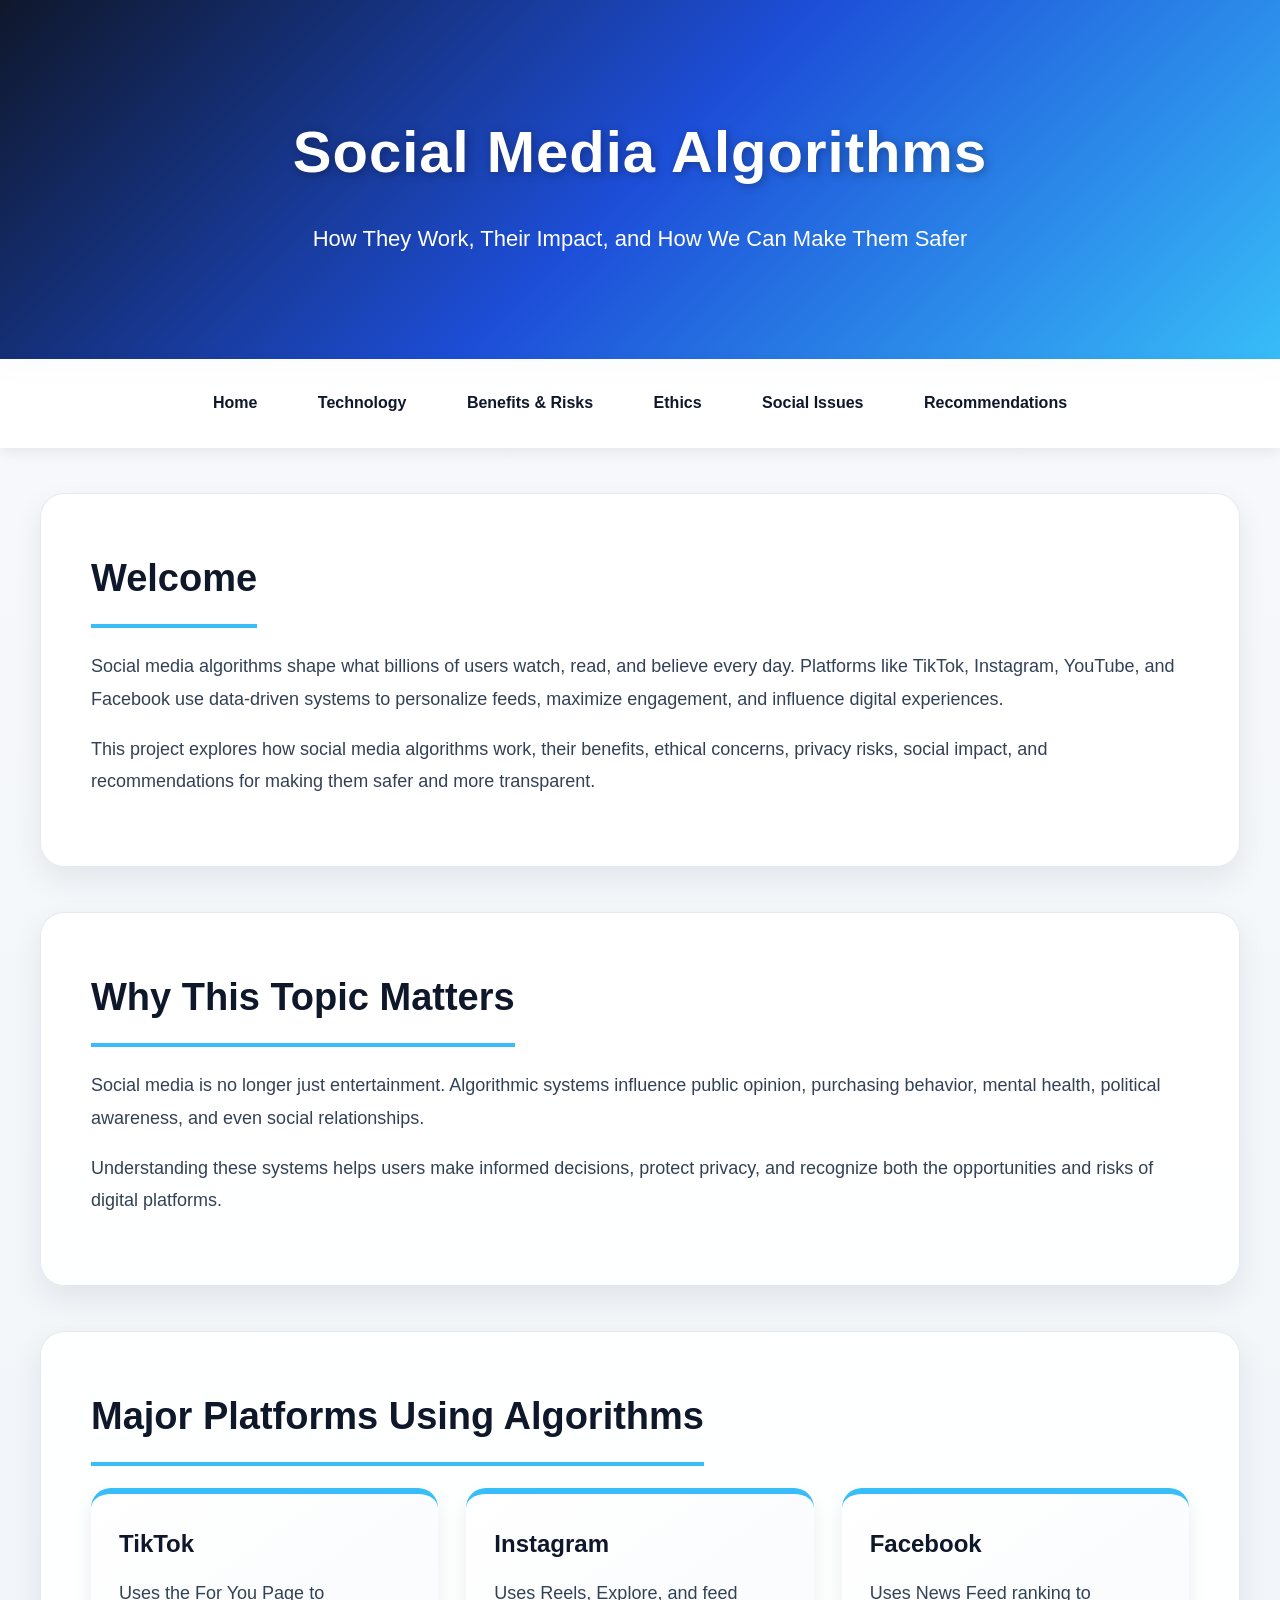
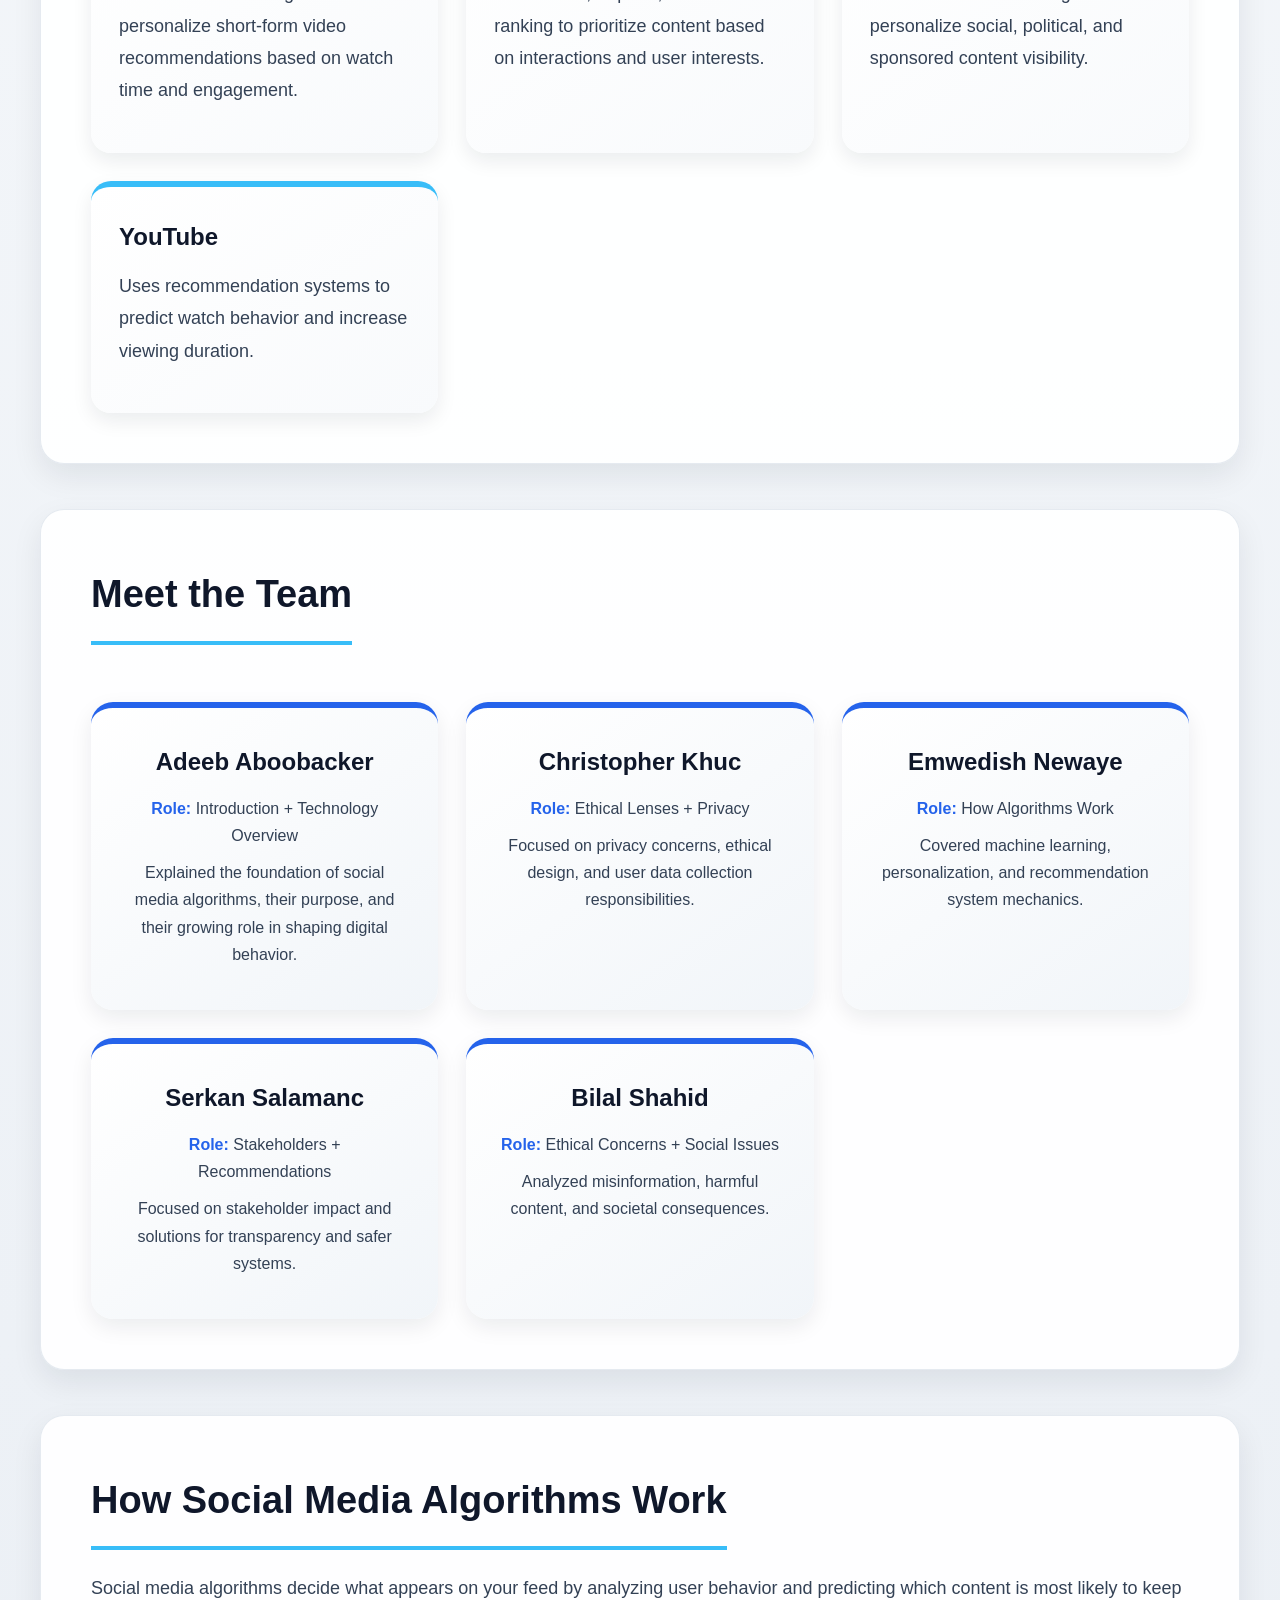
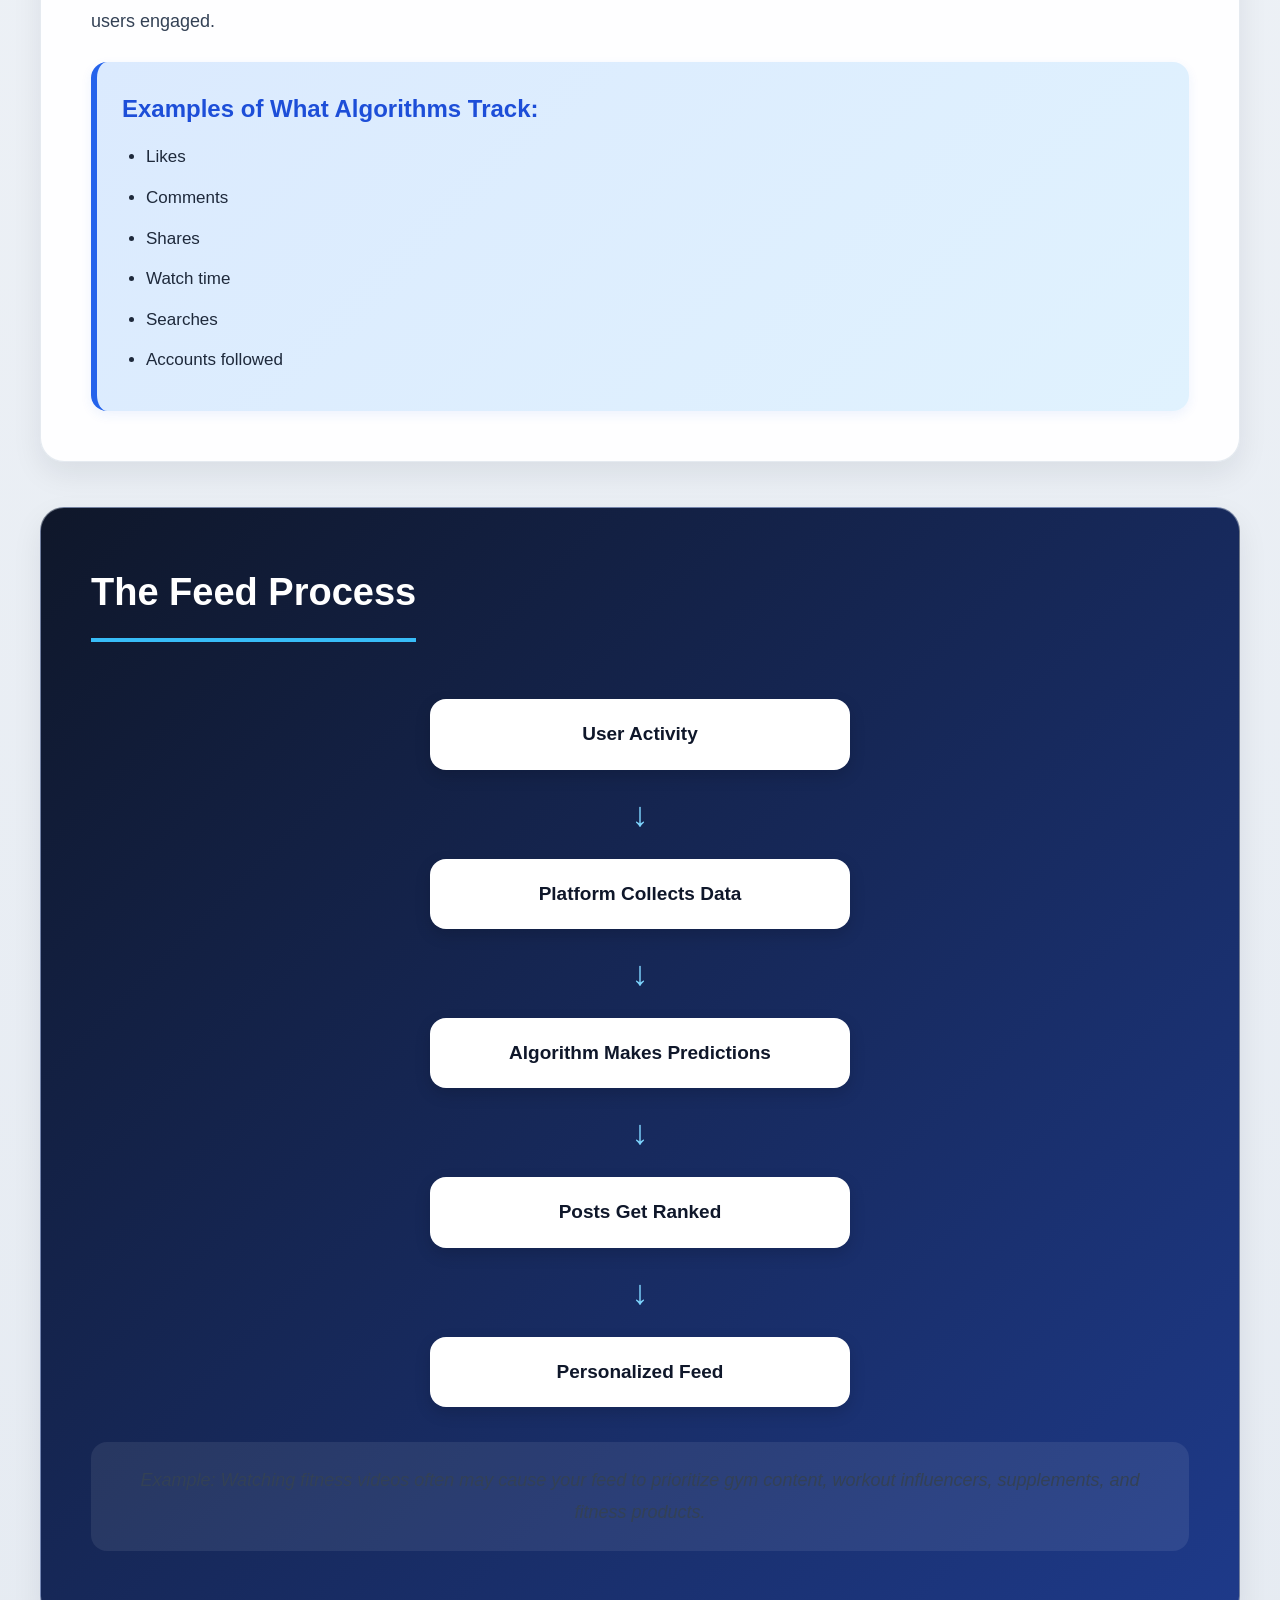
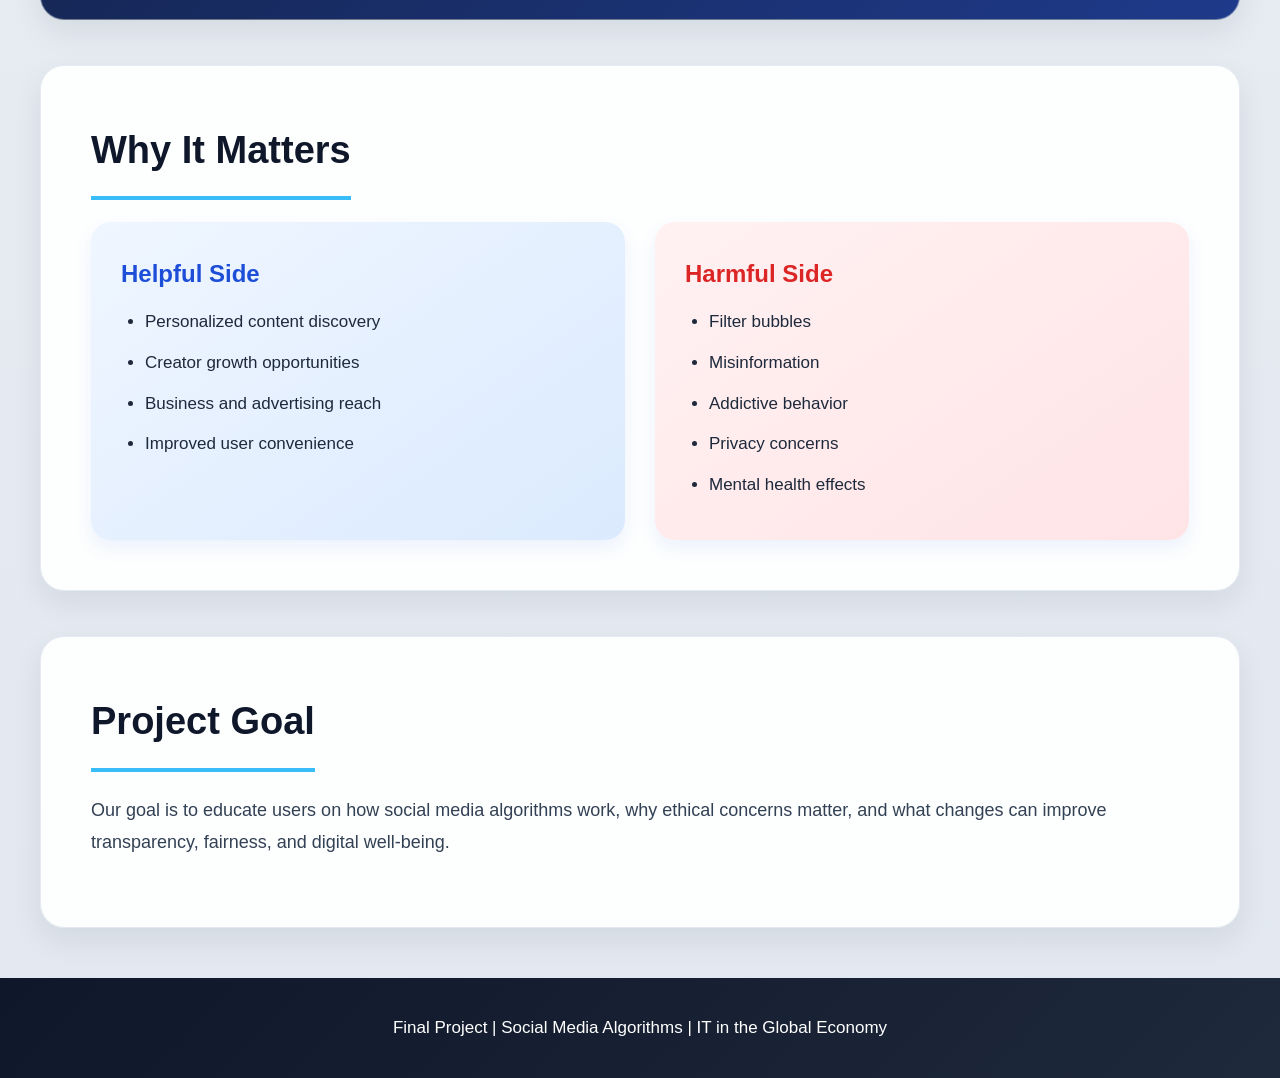
==== commit 87517407: "Update index.html" ====
--- a/index.html
+++ b/index.html
@@ -42,67 +42,97 @@
 </section>
 
 <section class="section">
+    <h2>Why This Topic Matters</h2>
+
+    <p>
+        Social media is no longer just entertainment. Algorithmic systems influence
+        public opinion, purchasing behavior, mental health, political awareness,
+        and even social relationships.
+    </p>
+
+    <p>
+        Understanding these systems helps users make informed decisions,
+        protect privacy, and recognize both the opportunities and risks
+        of digital platforms.
+    </p>
+</section>
+
+<section class="section">
+    <h2>Major Platforms Using Algorithms</h2>
+
+    <div class="recommendation-grid">
+
+        <div class="recommendation">
+            <h3>TikTok</h3>
+            <p>Uses the For You Page to personalize short-form video recommendations based on watch time and engagement.</p>
+        </div>
+
+        <div class="recommendation">
+            <h3>Instagram</h3>
+            <p>Uses Reels, Explore, and feed ranking to prioritize content based on interactions and user interests.</p>
+        </div>
+
+        <div class="recommendation">
+            <h3>Facebook</h3>
+            <p>Uses News Feed ranking to personalize social, political, and sponsored content visibility.</p>
+        </div>
+
+        <div class="recommendation">
+            <h3>YouTube</h3>
+            <p>Uses recommendation systems to predict watch behavior and increase viewing duration.</p>
+        </div>
+
+    </div>
+</section>
+
+<section class="section">
     <h2>Meet the Team</h2>
 
-    <p>
-        Our group worked together to research, analyze, and present how social media
-        algorithms influence society, ethics, privacy, and user experiences.
-    </p>
-
     <div class="team-grid">
 
         <div class="team-card">
-            <img src="pic1.jpg.webp" alt="Adeeb Aboobacker">
             <h3>Adeeb Aboobacker</h3>
             <p><strong>Role:</strong> Introduction + Technology Overview</p>
             <p>
-                Focused on explaining what social media algorithms are,
-                how they function, and why they shape modern digital experiences.
-                Covered the core purpose, technology, and importance of algorithms.
-            </p>
-        </div>
-
-        <div class="team-card">
-            <img src="pic2.jpg.webp" alt="Christopher Khuc">
+                Explained the foundation of social media algorithms,
+                their purpose, and their growing role in shaping
+                digital behavior.
+            </p>
+        </div>
+
+        <div class="team-card">
             <h3>Christopher Khuc</h3>
             <p><strong>Role:</strong> Ethical Lenses + Privacy</p>
             <p>
-                Focused on privacy concerns, ethical responsibilities,
-                and how user data is collected, used, and protected
-                within social media systems.
-            </p>
-        </div>
-
-        <div class="team-card">
-            <img src="pic3.jpg.webp" alt="Emwedish Newaye">
+                Focused on privacy concerns, ethical design,
+                and user data collection responsibilities.
+            </p>
+        </div>
+
+        <div class="team-card">
             <h3>Emwedish Newaye</h3>
             <p><strong>Role:</strong> How Algorithms Work</p>
             <p>
-                Explained machine learning, behavioral tracking,
-                and personalized feed systems that determine
-                what users see online.
-            </p>
-        </div>
-
-        <div class="team-card">
-            <img src="pic4.jpg.webp" alt="Serkan Salamanc">
+                Covered machine learning, personalization,
+                and recommendation system mechanics.
+            </p>
+        </div>
+
+        <div class="team-card">
             <h3>Serkan Salamanc</h3>
             <p><strong>Role:</strong> Stakeholders + Recommendations</p>
             <p>
-                Focused on stakeholder impact and proposed
-                practical recommendations for safer,
-                more transparent platforms.
-            </p>
-        </div>
-
-        <div class="team-card">
-            <img src="pic5.jpg.webp" alt="Bilal Shahid">
+                Focused on stakeholder impact and solutions
+                for transparency and safer systems.
+            </p>
+        </div>
+
+        <div class="team-card">
             <h3>Bilal Shahid</h3>
             <p><strong>Role:</strong> Ethical Concerns + Social Issues</p>
             <p>
-                Analyzed misinformation, polarization,
-                harmful content, and societal risks
-                caused by engagement-driven systems.
+                Analyzed misinformation, harmful content,
+                and societal consequences.
             </p>
         </div>
 
@@ -113,13 +143,13 @@
     <h2>How Social Media Algorithms Work</h2>
 
     <p>
-        Social media algorithms decide what shows up on your feed. These platforms
-        study user behavior and use collected information to predict what content
-        will keep users interested the longest.
+        Social media algorithms decide what appears on your feed by analyzing
+        user behavior and predicting which content is most likely to keep
+        users engaged.
     </p>
 
     <div class="info-box">
-        <h3>Examples of what algorithms track:</h3>
+        <h3>Examples of What Algorithms Track:</h3>
         <ul>
             <li>Likes</li>
             <li>Comments</li>
@@ -147,8 +177,9 @@
     </div>
 
     <p class="example">
-        Example: If you watch gym videos often, your feed may begin showing
-        workout clips, fitness influencers, diet tips, and gym-related products.
+        Example: Watching fitness videos often may cause your feed
+        to prioritize gym content, workout influencers,
+        supplements, and fitness products.
     </p>
 </section>
 
@@ -160,25 +191,38 @@
         <div class="card">
             <h3>Helpful Side</h3>
             <ul>
-                <li>Shows users content they enjoy</li>
-                <li>Helps people discover creators</li>
-                <li>Supports businesses and advertisers</li>
-                <li>Makes apps easier to use</li>
+                <li>Personalized content discovery</li>
+                <li>Creator growth opportunities</li>
+                <li>Business and advertising reach</li>
+                <li>Improved user convenience</li>
             </ul>
         </div>
 
         <div class="card warning">
             <h3>Harmful Side</h3>
             <ul>
-                <li>Can create filter bubbles</li>
-                <li>Can spread misinformation</li>
-                <li>Can push addictive content</li>
-                <li>Can affect privacy and mental health</li>
+                <li>Filter bubbles</li>
+                <li>Misinformation</li>
+                <li>Addictive behavior</li>
+                <li>Privacy concerns</li>
+                <li>Mental health effects</li>
             </ul>
         </div>
 
     </div>
 </section>
+
+<section class="section">
+    <h2>Project Goal</h2>
+
+    <p>
+        Our goal is to educate users on how social media algorithms work,
+        why ethical concerns matter, and what changes can improve
+        transparency, fairness, and digital well-being.
+    </p>
+</section>
+
+</main>
 
 <footer>
     <p>Final Project | Social Media Algorithms | IT in the Global Economy</p>
--- a/style.css
+++ b/style.css
@@ -116,11 +116,12 @@
 
 .team-card {
     background: linear-gradient(145deg, #ffffff, #f1f5f9);
-    padding: 28px;
+    padding: 32px;
     border-radius: 22px;
     border-top: 6px solid #2563eb;
     box-shadow: 0 8px 22px rgba(15, 23, 42, 0.08);
     transition: all 0.35s ease;
+    text-align: center;
 }
 
 .team-card:hover {
@@ -131,6 +132,18 @@
 .team-card h3 {
     color: #0f172a;
     font-size: 24px;
+    margin-bottom: 12px;
+}
+
+.team-card p {
+    font-size: 16px;
+    color: #334155;
+    margin-bottom: 10px;
+    line-height: 1.7;
+}
+
+.team-card strong {
+    color: #2563eb;
 }
 
 /* DARK SECTION */
